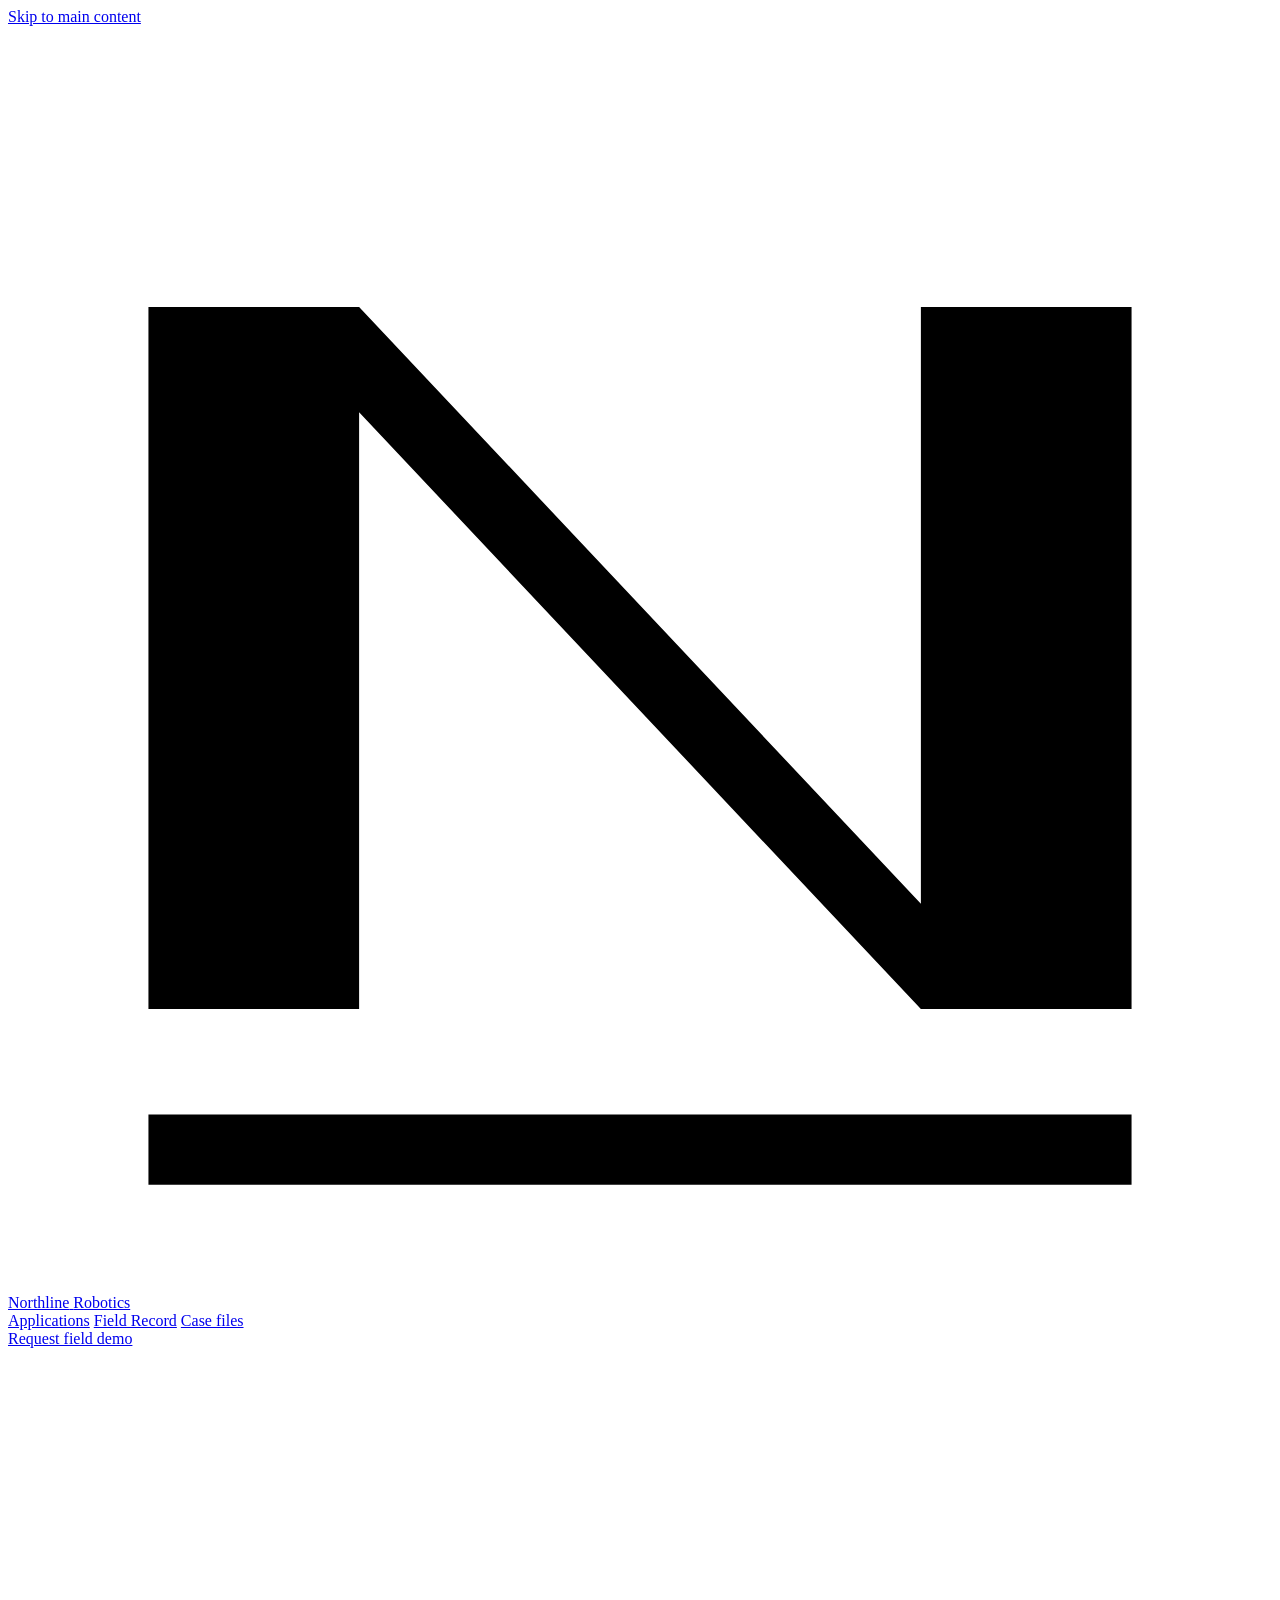
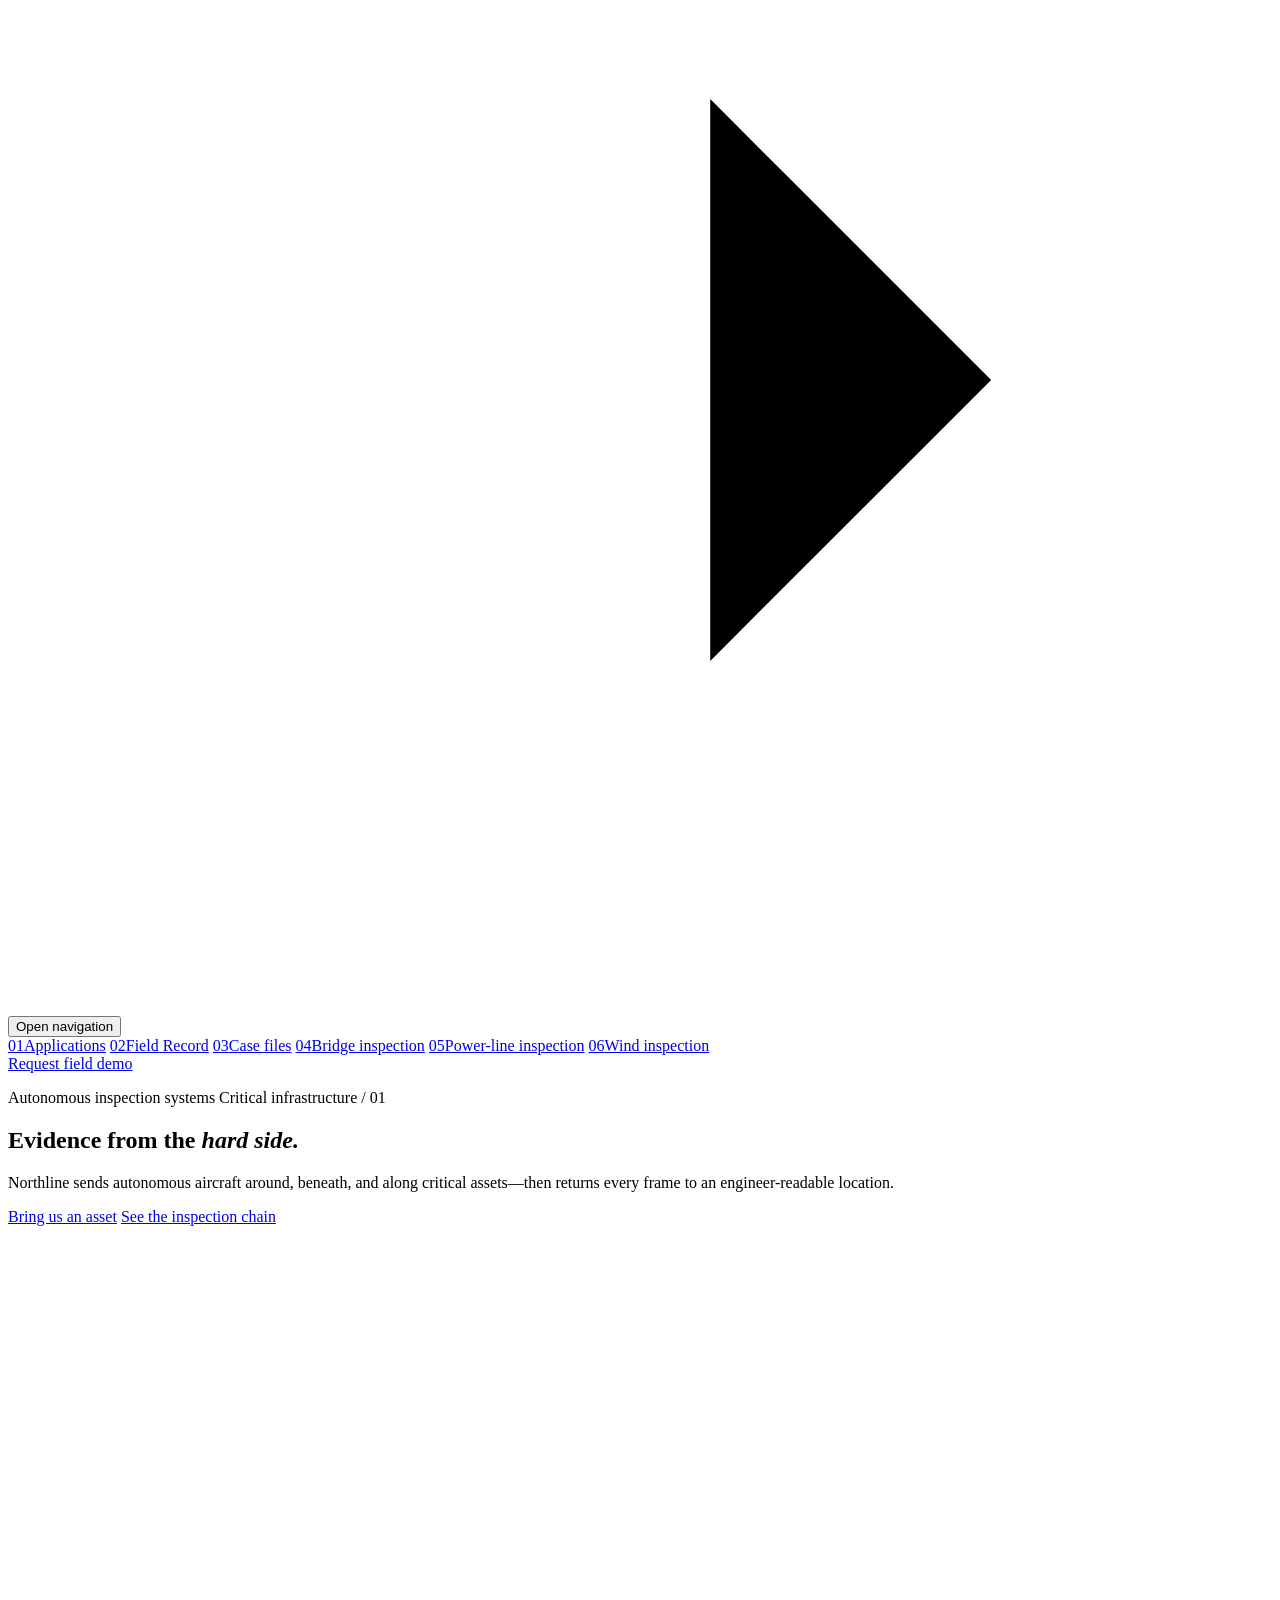
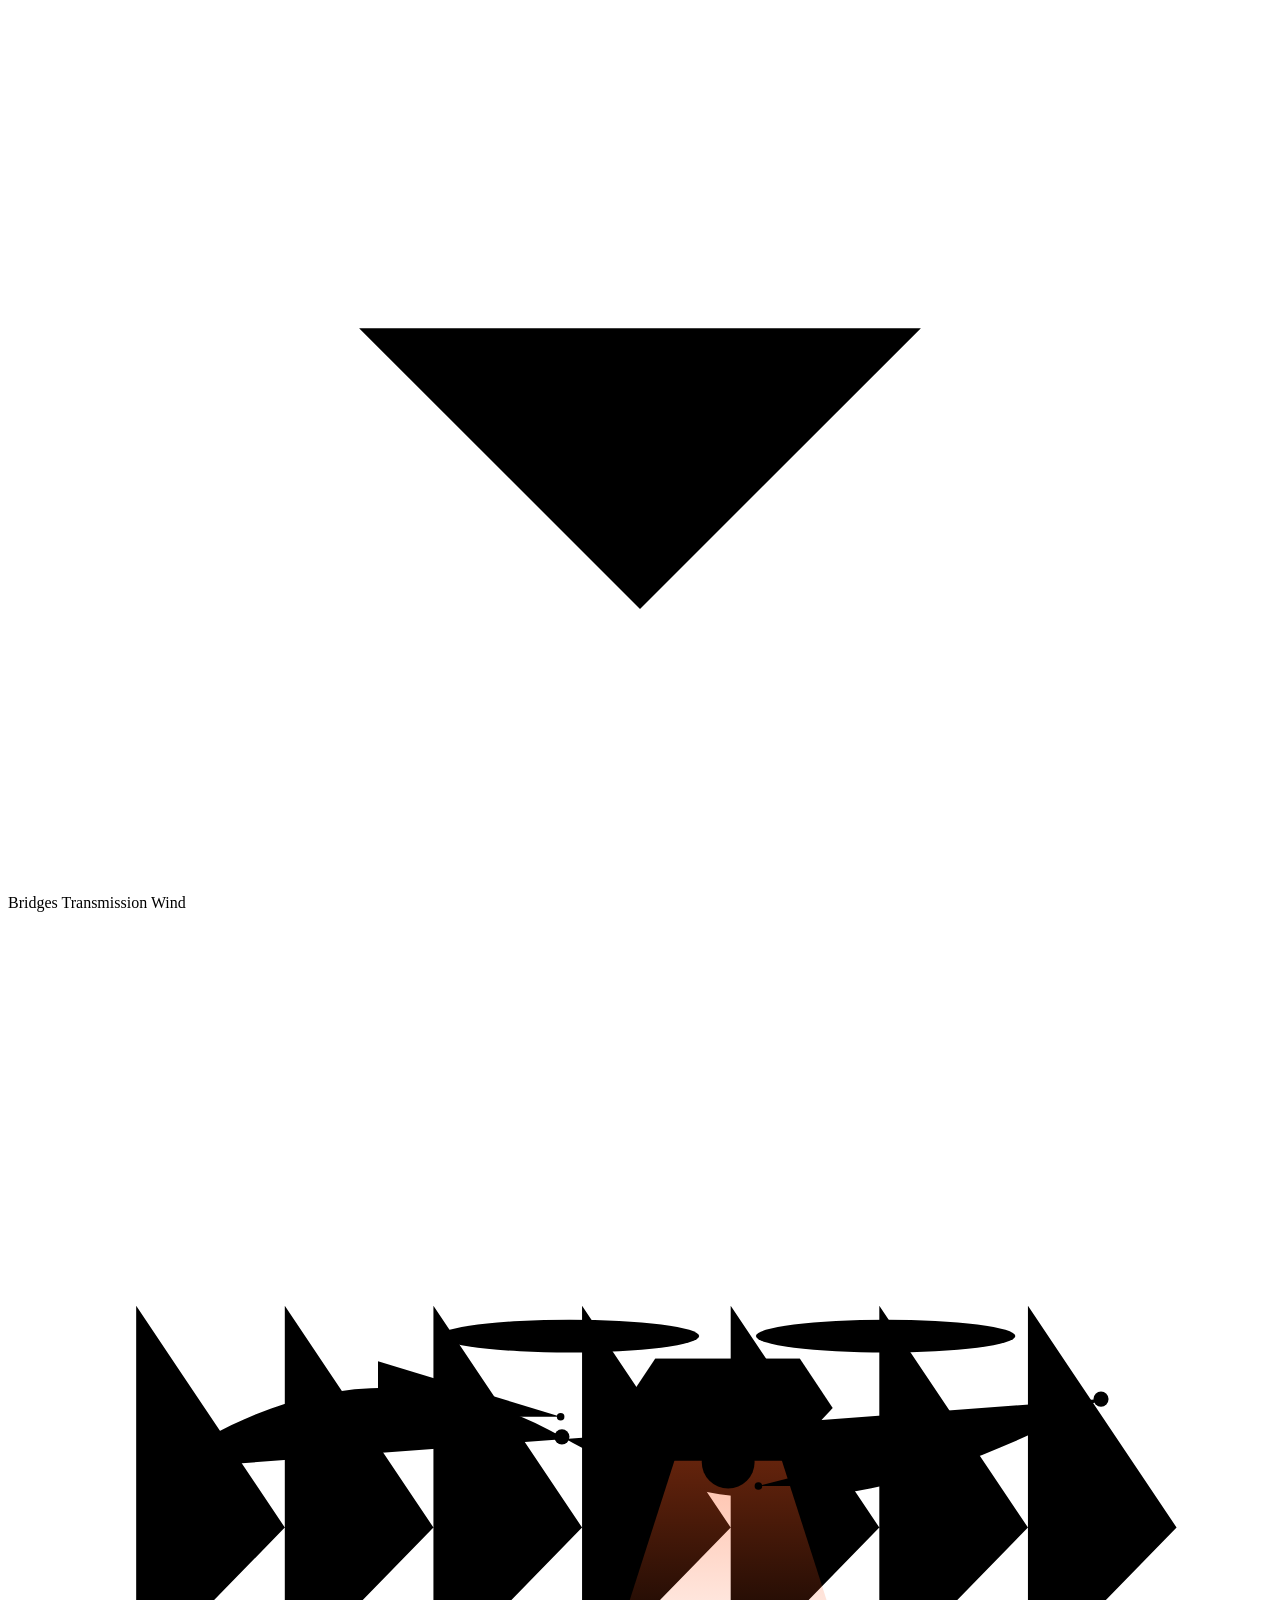
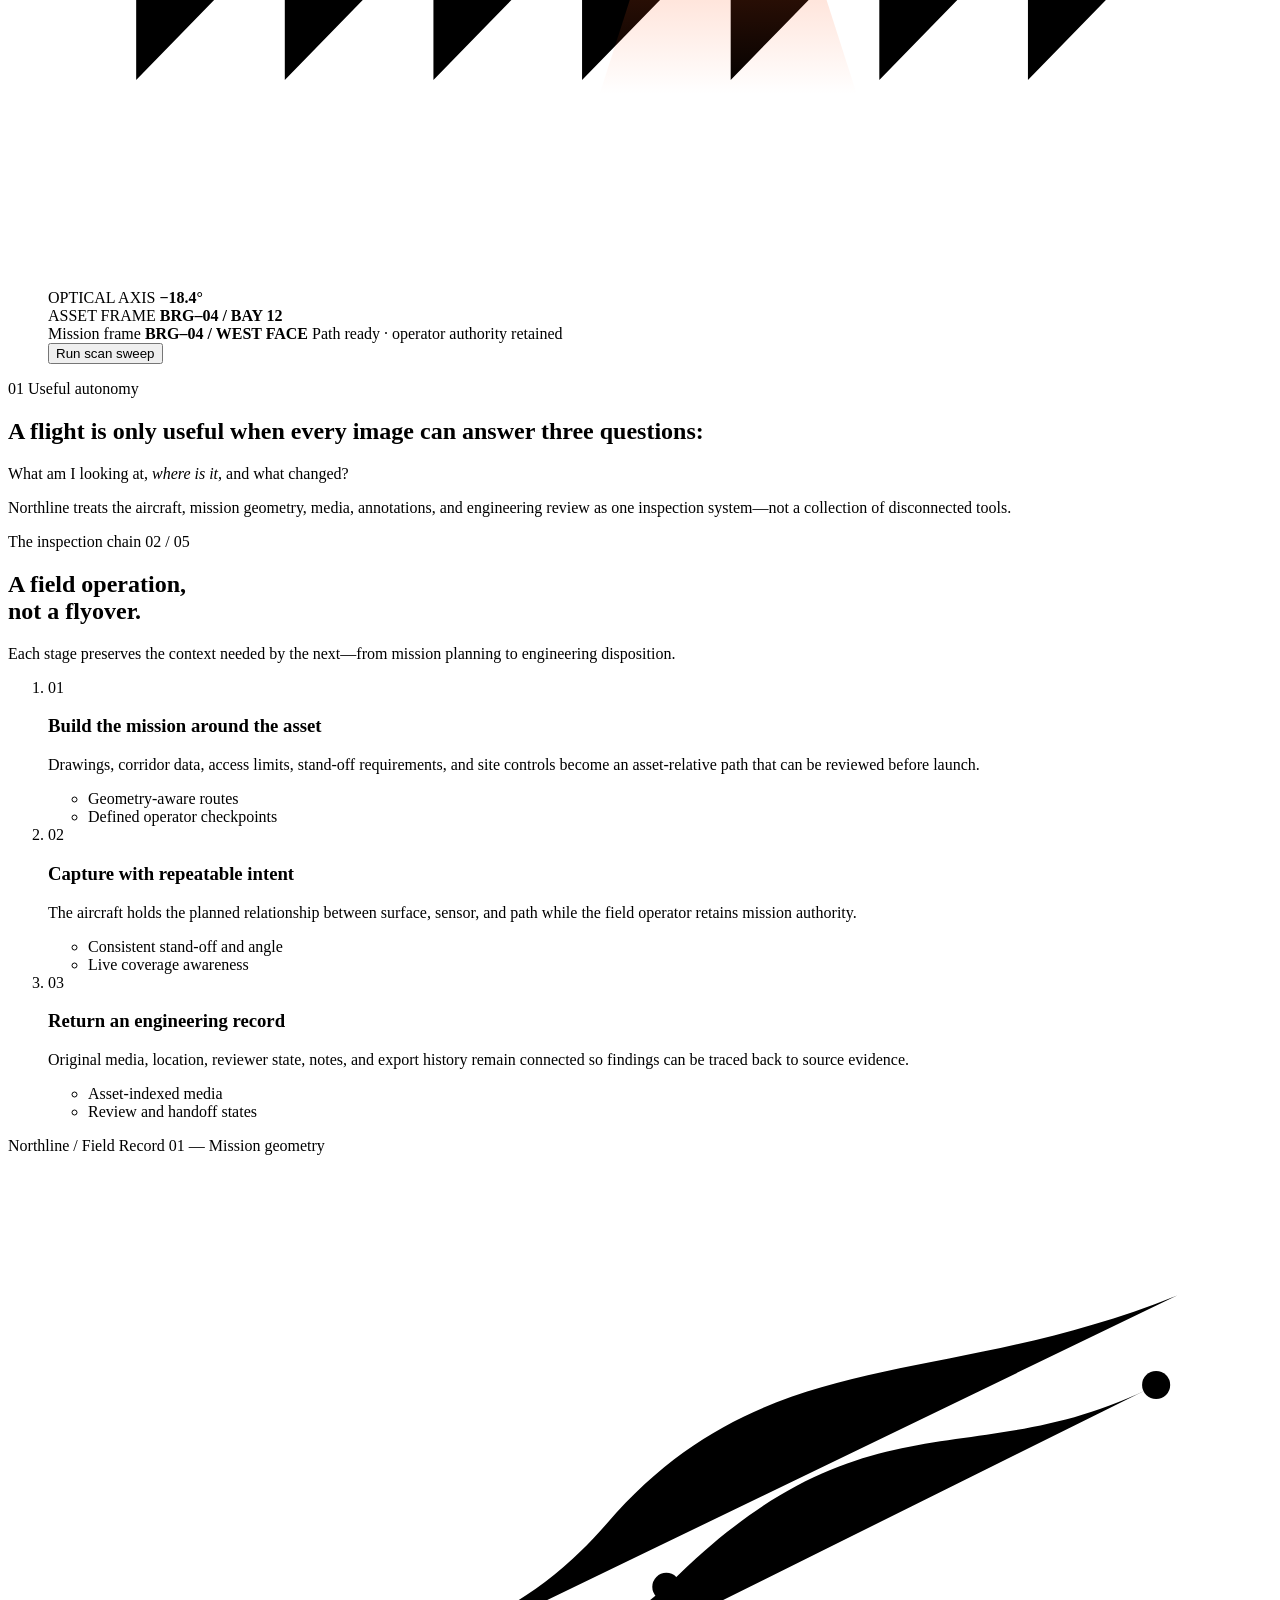
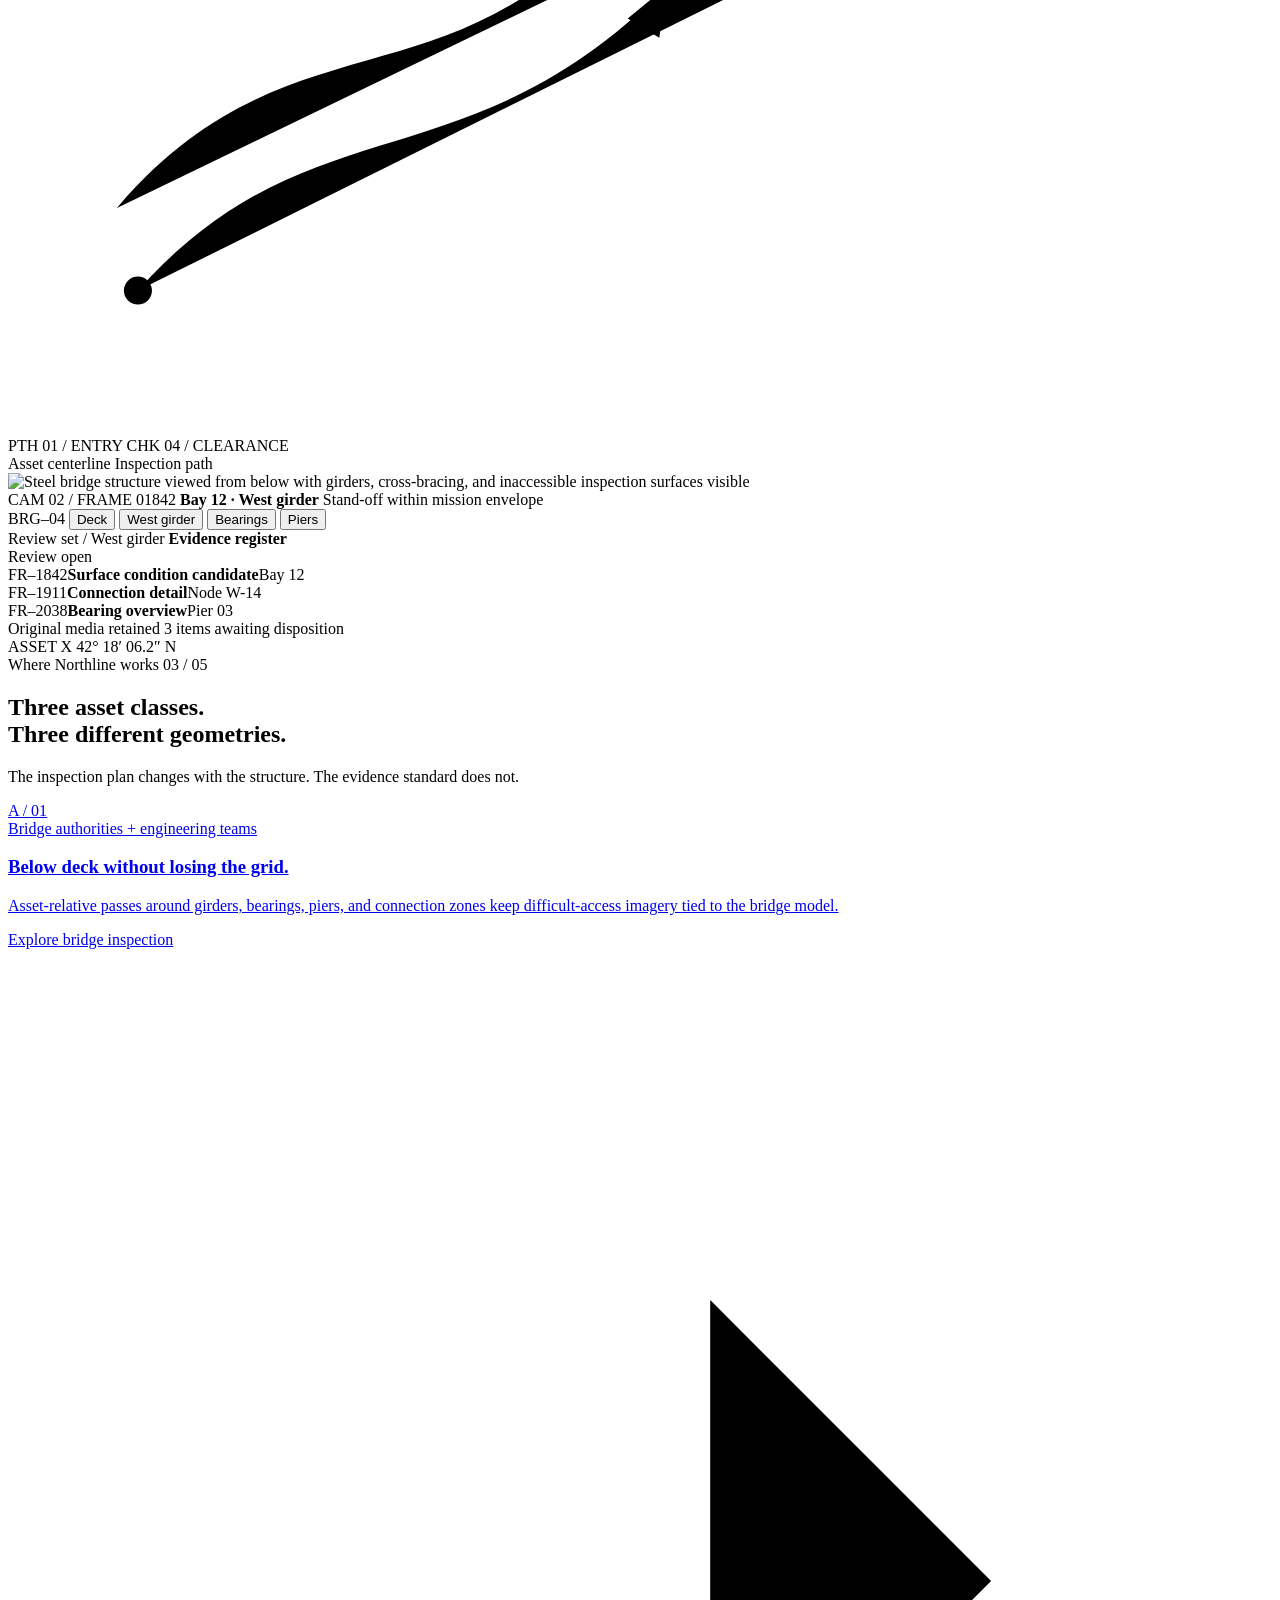
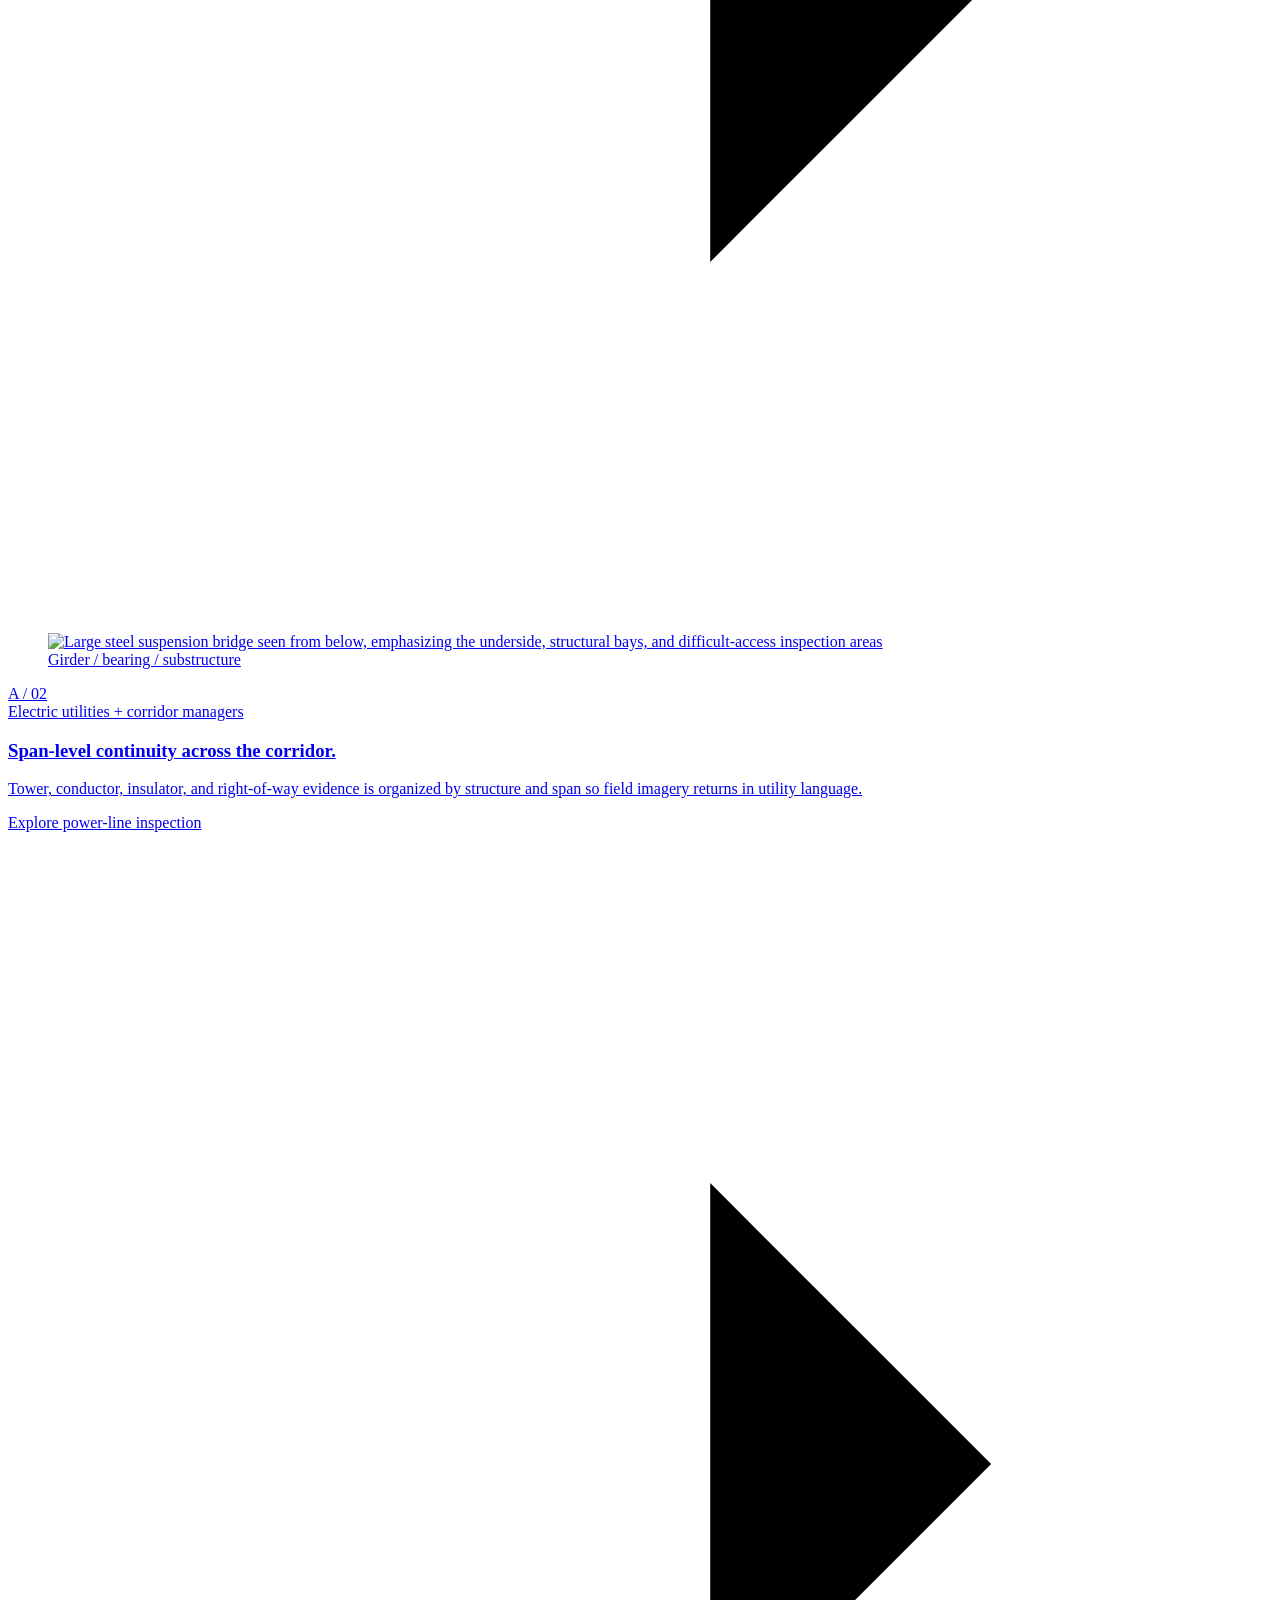
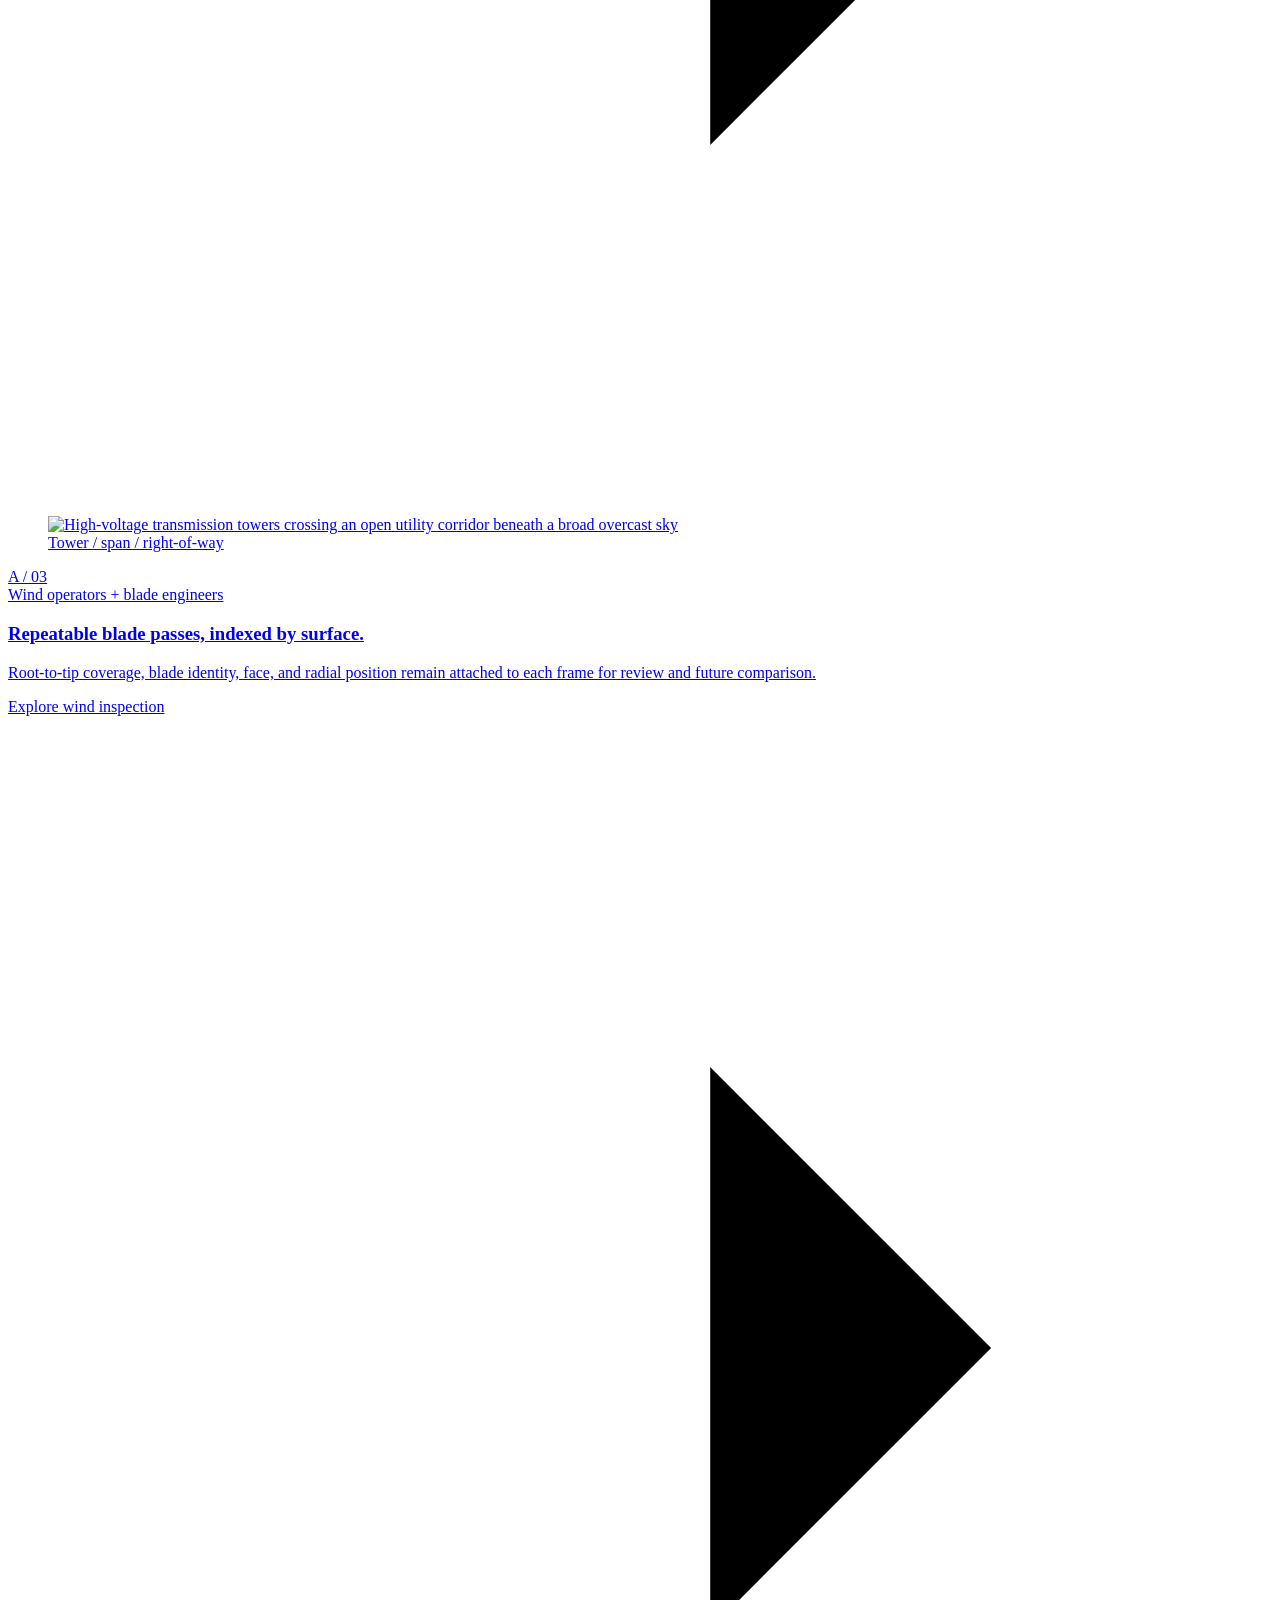
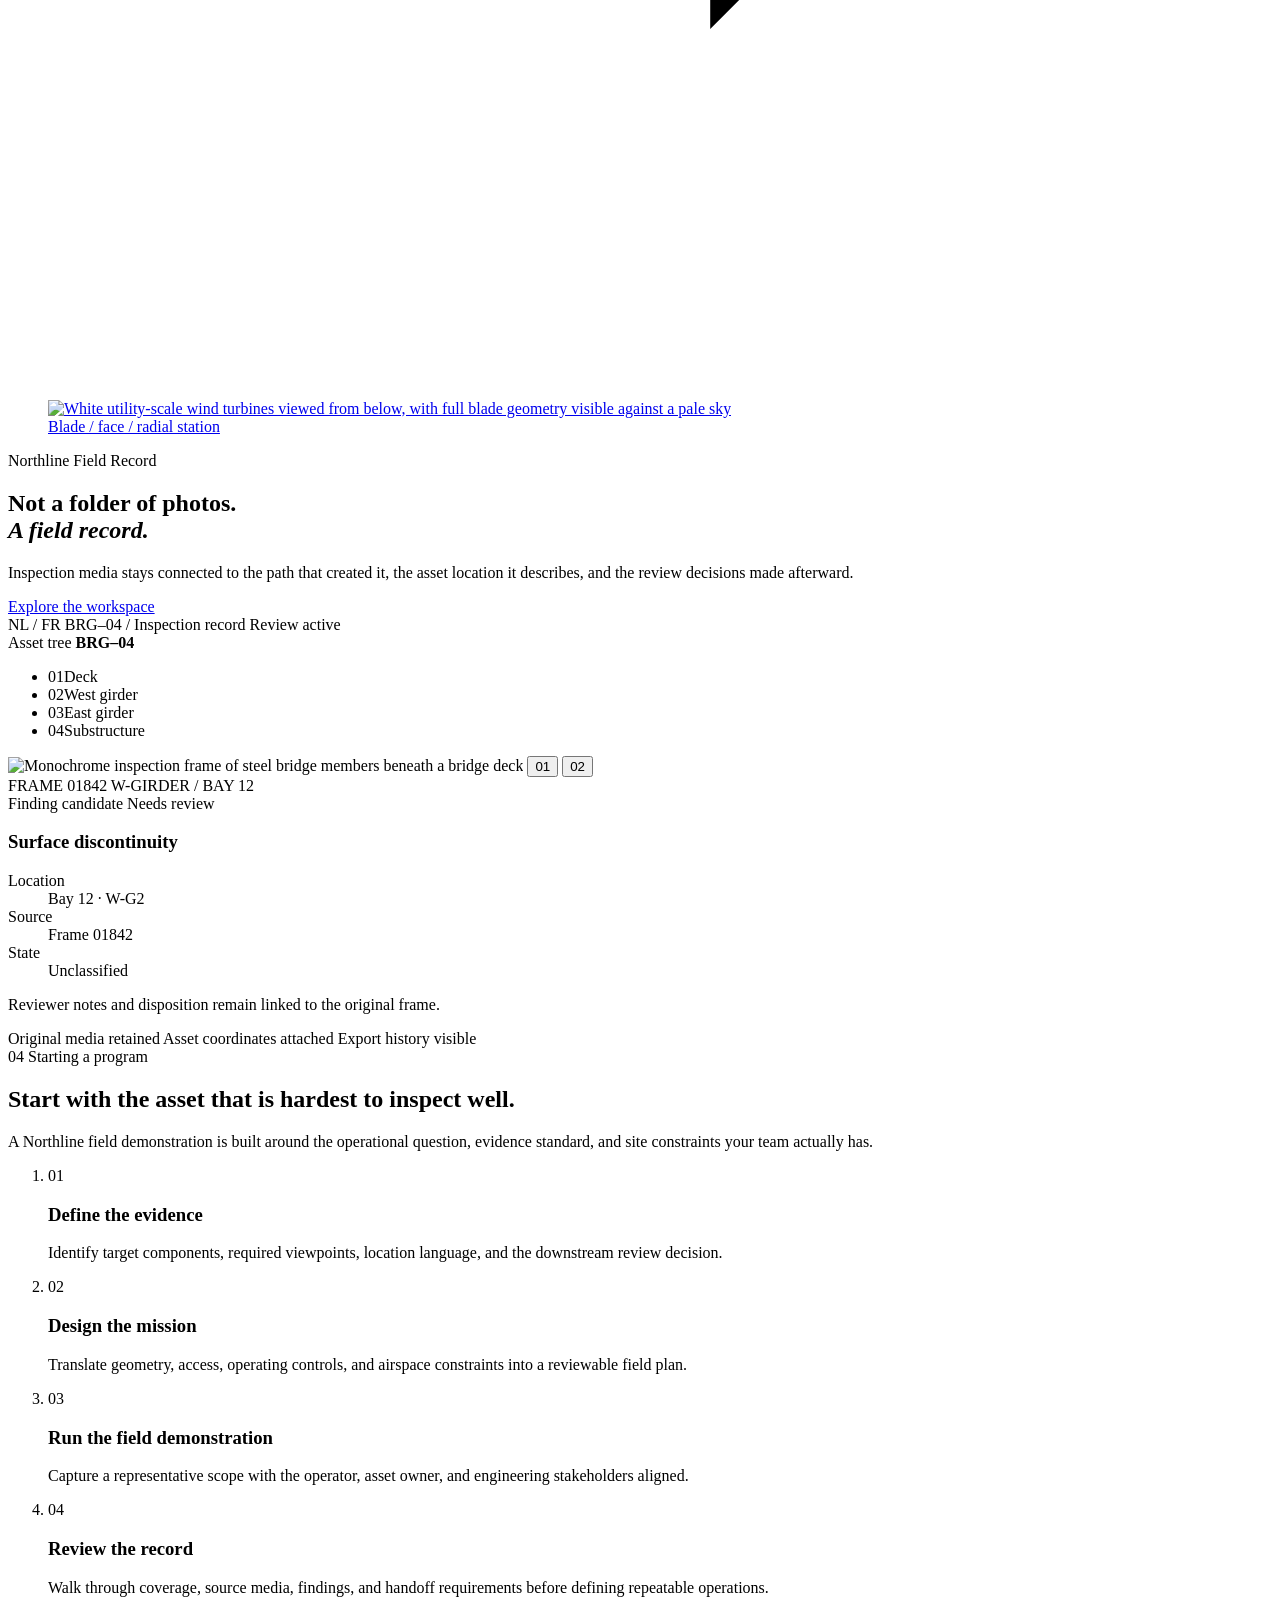
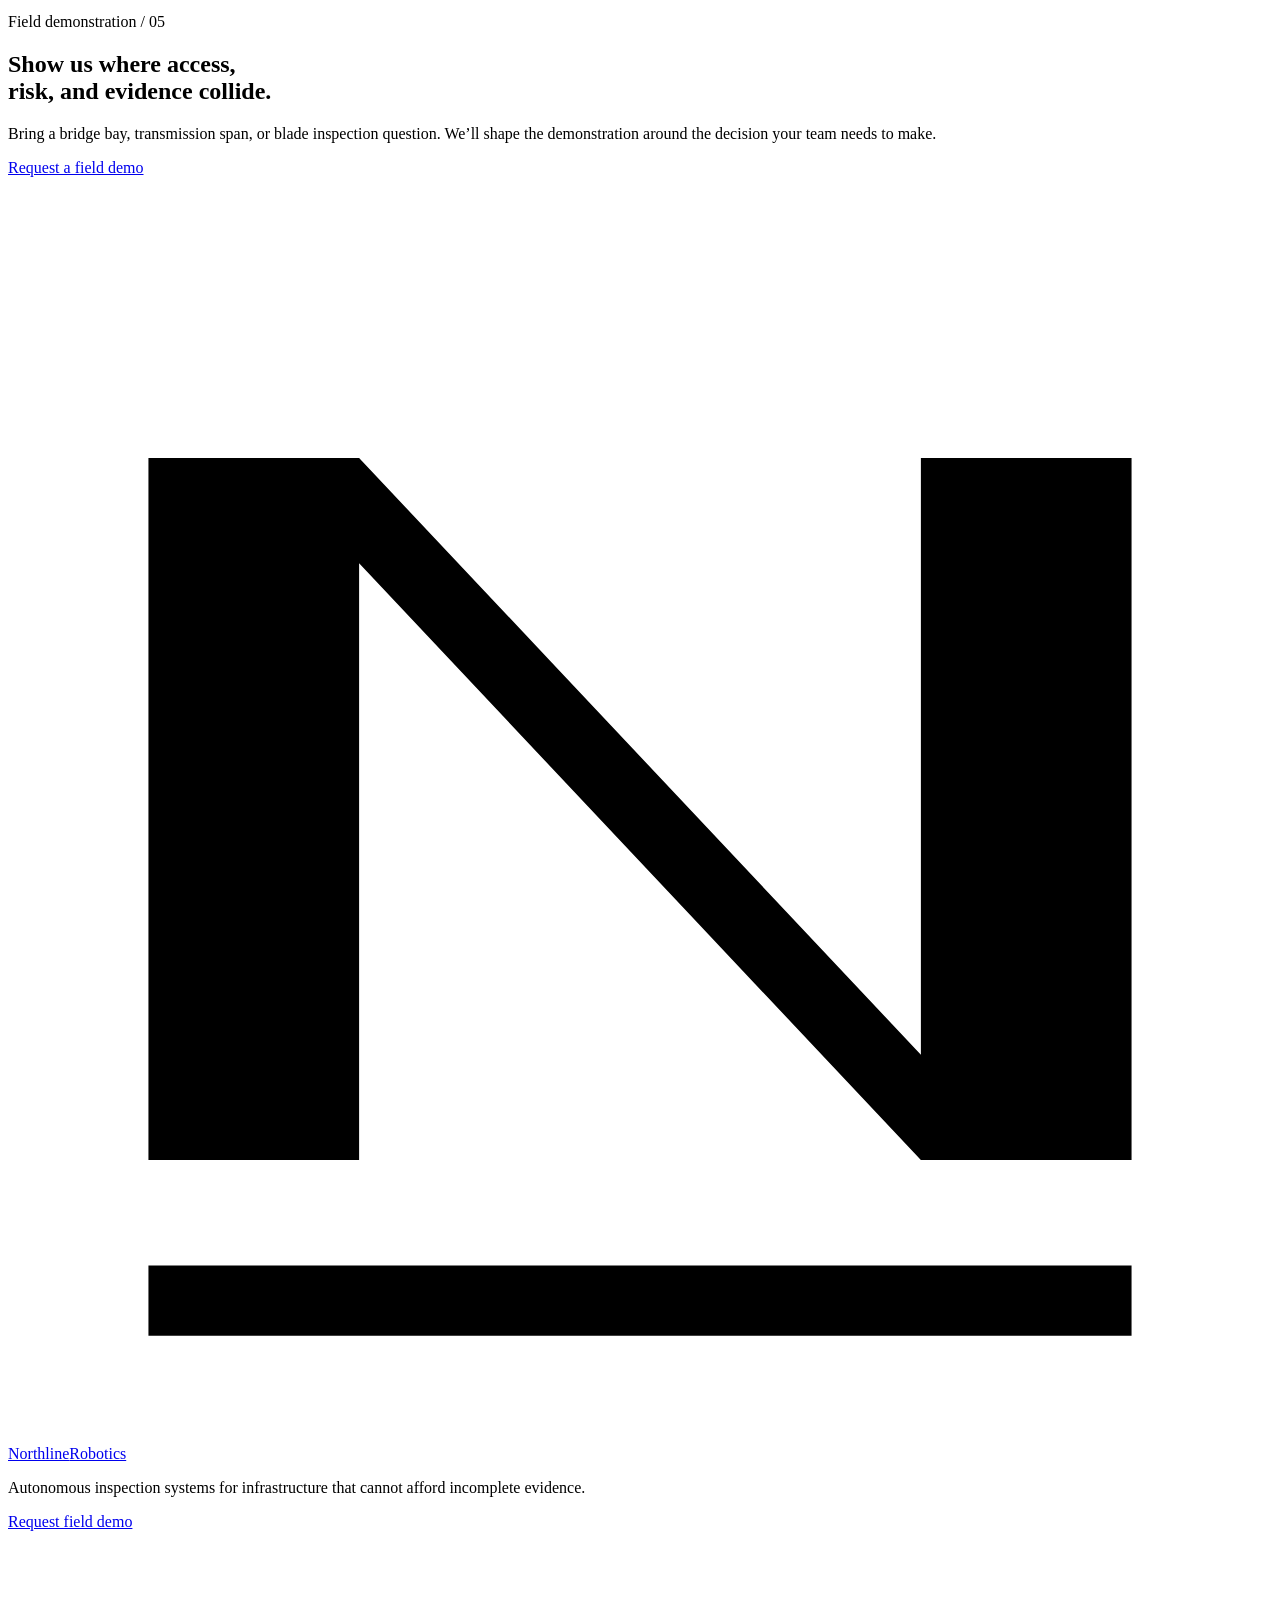
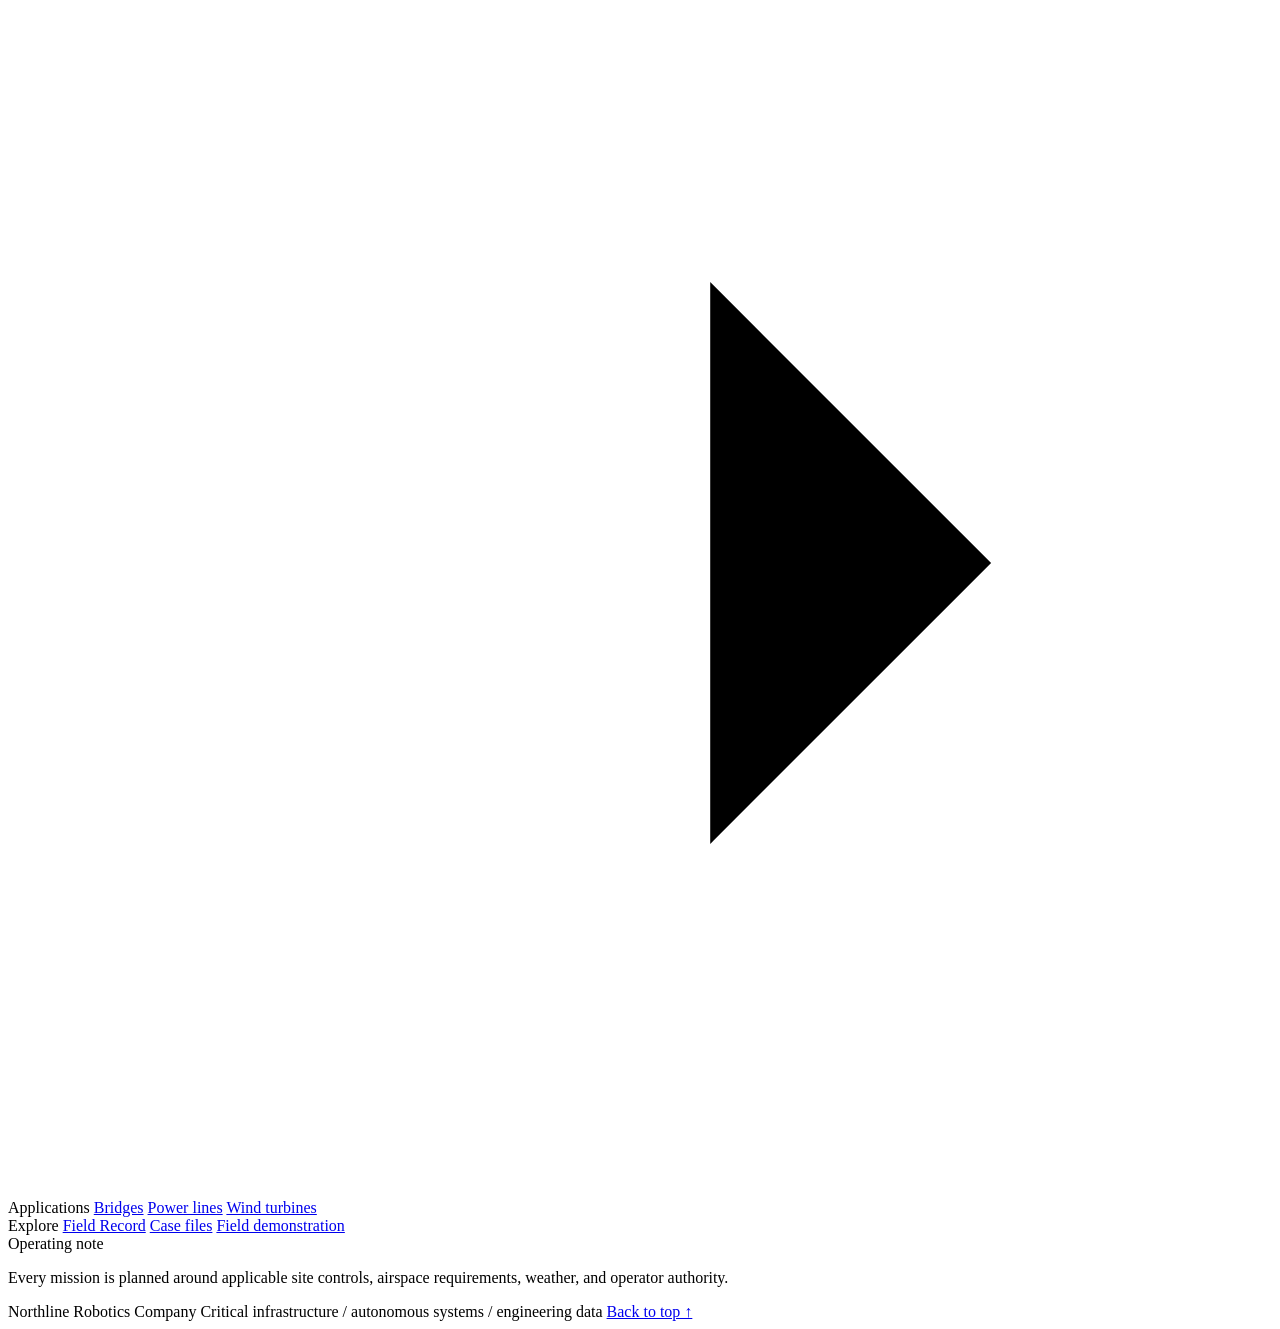
==== index.html @ 51507bab "Build Northline Robotics Company: Build a premium website for Northline, a robotics company that use" ====
<!doctype html>
<html lang="en" data-page="home">
<head>
  <meta charset="utf-8">
  <meta name="viewport" content="width=device-width, initial-scale=1">
  <meta name="theme-color" content="#111314">
  <meta name="description" content="Northline Robotics builds autonomous aerial inspection systems for bridges, power lines, and wind turbines—turning difficult access into engineering-ready evidence.">
  <title>Northline Robotics — Autonomous Infrastructure Inspection</title>
  <link rel="preconnect" href="https://fonts.googleapis.com">
  <link rel="preconnect" href="https://fonts.gstatic.com" crossorigin>
  <link rel="stylesheet" href="https://fonts.googleapis.com/css2?family=Archivo:wdth,wght@75..125,300..800&family=IBM+Plex+Mono:wght@400;500;600&family=Newsreader:opsz,wght@6..72,300..600&display=swap">
  <link rel="stylesheet" href="/css/main.css">
</head>
<body class="site-home">
  <a class="skip-link" href="#main">Skip to main content</a>

  <header class="site-header" data-header>
    <div class="header-inner">
      <a class="brand" href="/" aria-label="Northline Robotics home">
        <svg class="brand-mark" viewBox="0 0 36 36" aria-hidden="true">
          <path d="M4 28V8h6l16 17V8h6v20h-6L10 11v17z"/>
          <path class="brand-mark-accent" d="M4 31h28v2H4z"/>
        </svg>
        <span class="brand-type">
          <span>Northline</span>
          <span>Robotics</span>
        </span>
      </a>

      <nav class="desktop-nav" aria-label="Primary navigation">
        <a href="/#applications">Applications</a>
        <a href="/pages/platform.html">Field Record</a>
        <a href="/pages/case-studies.html">Case files</a>
      </nav>

      <a class="header-cta" href="/pages/demo.html">
        Request field demo
        <svg viewBox="0 0 18 18" aria-hidden="true"><path d="M3 9h11M10 5l4 4-4 4"/></svg>
      </a>

      <button class="menu-toggle" type="button" aria-expanded="false" aria-controls="mobile-navigation">
        <span class="sr-only" data-menu-label>Open navigation</span>
        <span class="menu-lines" aria-hidden="true"><i></i><i></i></span>
      </button>
    </div>

    <div class="mobile-panel" id="mobile-navigation" aria-hidden="true">
      <nav aria-label="Mobile navigation">
        <a href="/#applications"><span>01</span>Applications</a>
        <a href="/pages/platform.html"><span>02</span>Field Record</a>
        <a href="/pages/case-studies.html"><span>03</span>Case files</a>
        <a href="/pages/services/bridges.html"><span>04</span>Bridge inspection</a>
        <a href="/pages/services/power-lines.html"><span>05</span>Power-line inspection</a>
        <a href="/pages/services/wind-turbines.html"><span>06</span>Wind inspection</a>
      </nav>
      <a class="button button--orange mobile-panel-cta" href="/pages/demo.html">Request field demo</a>
    </div>
  </header>

  <main id="main">
    <section class="home-hero" aria-labelledby="home-title">
      <div class="hero-grid">
        <p class="hero-kicker">
          <span>Autonomous inspection systems</span>
          <span>Critical infrastructure / 01</span>
        </p>

        <div class="hero-copy">
          <h1 id="home-title">
            <span class="hero-line">Evidence from</span>
            <span class="hero-line">the <em>hard side.</em></span>
          </h1>
          <div class="hero-copy-lower">
            <p>Northline sends autonomous aircraft around, beneath, and along critical assets—then returns every frame to an engineer-readable location.</p>
            <div class="hero-actions">
              <a class="button button--orange" href="/pages/demo.html">Bring us an asset</a>
              <a class="text-link text-link--light" href="#system">
                See the inspection chain
                <svg viewBox="0 0 18 18" aria-hidden="true"><path d="M9 2v12M5 10l4 4 4-4"/></svg>
              </a>
            </div>
          </div>
          <div class="hero-meta" aria-label="Inspection applications">
            <span>Bridges</span>
            <span>Transmission</span>
            <span>Wind</span>
          </div>
        </div>

        <figure class="flight-stage" data-flight-stage>
          <svg class="flight-diagram" viewBox="0 0 940 760" role="img" aria-labelledby="flight-title flight-desc">
            <title id="flight-title">Autonomous drone scanning a bridge structure</title>
            <desc id="flight-desc">A technical line drawing shows an inspection aircraft following a measured path beneath a steel bridge deck.</desc>
            <defs>
              <linearGradient id="scan-fade" x1="0" y1="0" x2="0" y2="1">
                <stop offset="0" stop-color="#ff5a1f" stop-opacity=".5"/>
                <stop offset="1" stop-color="#ff5a1f" stop-opacity="0"/>
              </linearGradient>
              <filter id="soft-glow" x="-30%" y="-30%" width="160%" height="160%">
                <feGaussianBlur stdDeviation="5"/>
              </filter>
            </defs>

            <g class="diagram-grid">
              <path d="M20 120H920M20 240H920M20 360H920M20 480H920M20 600H920"/>
              <path d="M120 40V720M300 40V720M480 40V720M660 40V720M840 40V720"/>
            </g>

            <g class="bridge-structure">
              <path class="structure-heavy" d="M28 250H912M28 277H912"/>
              <path d="M70 277v320M188 277v320M306 277v320M424 277v320M542 277v320M660 277v320M778 277v320M896 277v320"/>
              <path d="M70 300l118 176-118 121M188 300l118 176-118 121M306 300l118 176-118 121M424 300l118 176-118 121M542 300l118 176-118 121M660 300l118 176-118 121M778 300l118 176-118 121"/>
              <path d="M70 300h826M70 476h826M70 597h826"/>
              <path class="structure-faint" d="M28 216h884M55 216v34M165 216v34M275 216v34M385 216v34M495 216v34M605 216v34M715 216v34M825 216v34"/>
            </g>

            <g class="flight-path">
              <path d="M86 430C208 344 316 352 408 404S618 492 836 374"/>
              <circle cx="86" cy="430" r="6"/>
              <circle cx="408" cy="404" r="6"/>
              <circle cx="836" cy="374" r="6"/>
            </g>

            <g class="scan-volume">
              <path d="M514 371L438 608H642L566 371Z" fill="url(#scan-fade)"/>
              <path class="scan-line" d="M459 544H621"/>
            </g>

            <g class="drone-object">
              <g class="rotor rotor--left">
                <ellipse cx="414" cy="324" rx="103" ry="13"/>
                <circle cx="414" cy="324" r="7"/>
              </g>
              <g class="rotor rotor--right">
                <ellipse cx="665" cy="324" rx="103" ry="13"/>
                <circle cx="665" cy="324" r="7"/>
              </g>
              <path class="drone-arm" d="M414 324l102 30M665 324l-102 30"/>
              <path class="drone-body" d="M482 342h115l26 39-39 42h-91l-37-42z"/>
              <path class="drone-detail" d="M492 356h95l14 22-28 29h-70l-27-28z"/>
              <path class="drone-arm" d="M505 412l-44 59M576 412l45 59"/>
              <circle class="drone-sensor" cx="540" cy="424" r="21"/>
              <path class="drone-sensor-line" d="M540 412v24M528 424h24"/>
              <path class="drone-orange" d="M482 342h115l-11 14h-94z"/>
            </g>

            <g class="diagram-labels">
              <path d="M564 443h150v-38"/>
              <path d="M407 388H262v-44"/>
              <circle cx="564" cy="443" r="3"/>
              <circle cx="407" cy="388" r="3"/>
            </g>
          </svg>

          <div class="diagram-note diagram-note--sensor" aria-hidden="true">
            <span>OPTICAL AXIS</span>
            <strong>−18.4°</strong>
          </div>
          <div class="diagram-note diagram-note--path" aria-hidden="true">
            <span>ASSET FRAME</span>
            <strong>BRG–04 / BAY 12</strong>
          </div>

          <figcaption class="flight-readout">
            <span>Mission frame</span>
            <strong>BRG–04 / WEST FACE</strong>
            <span data-scan-state>Path ready · operator authority retained</span>
          </figcaption>

          <button class="scan-control" type="button" data-scan-toggle aria-pressed="false">
            <span class="scan-control-icon" aria-hidden="true"></span>
            <span data-scan-label>Run scan sweep</span>
          </button>
        </figure>
      </div>
    </section>

    <section class="statement-section section-paper" aria-labelledby="statement-title">
      <div class="section-shell">
        <div class="section-marker">
          <span>01</span>
          <span>Useful autonomy</span>
        </div>
        <div class="statement-layout">
          <h2 id="statement-title">A flight is only useful when every image can answer three questions:</h2>
          <p class="statement-display">What am I looking at, <em>where is it,</em> and what changed?</p>
          <p class="statement-note">Northline treats the aircraft, mission geometry, media, annotations, and engineering review as one inspection system—not a collection of disconnected tools.</p>
        </div>
      </div>
    </section>

    <section class="operation-section" id="system" aria-labelledby="system-title">
      <div class="section-shell">
        <header class="section-heading section-heading--dark">
          <div>
            <span class="eyebrow">The inspection chain</span>
            <span class="section-count">02 / 05</span>
          </div>
          <h2 id="system-title">A field operation,<br>not a flyover.</h2>
          <p>Each stage preserves the context needed by the next—from mission planning to engineering disposition.</p>
        </header>

        <div class="operation-layout">
          <ol class="story-steps" data-story-list>
            <li class="story-step is-active" data-story-step="0">
              <span class="story-number">01</span>
              <div>
                <h3>Build the mission around the asset</h3>
                <p>Drawings, corridor data, access limits, stand-off requirements, and site controls become an asset-relative path that can be reviewed before launch.</p>
                <ul>
                  <li>Geometry-aware routes</li>
                  <li>Defined operator checkpoints</li>
                </ul>
              </div>
            </li>
            <li class="story-step" data-story-step="1">
              <span class="story-number">02</span>
              <div>
                <h3>Capture with repeatable intent</h3>
                <p>The aircraft holds the planned relationship between surface, sensor, and path while the field operator retains mission authority.</p>
                <ul>
                  <li>Consistent stand-off and angle</li>
                  <li>Live coverage awareness</li>
                </ul>
              </div>
            </li>
            <li class="story-step" data-story-step="2">
              <span class="story-number">03</span>
              <div>
                <h3>Return an engineering record</h3>
                <p>Original media, location, reviewer state, notes, and export history remain connected so findings can be traced back to source evidence.</p>
                <ul>
                  <li>Asset-indexed media</li>
                  <li>Review and handoff states</li>
                </ul>
              </div>
            </li>
          </ol>

          <div class="story-visual" data-story-visual>
            <div class="story-visual-topbar">
              <span>Northline / Field Record</span>
              <span data-story-progress>01 — Mission geometry</span>
            </div>

            <div class="story-frame is-active" data-story-frame="0">
              <div class="mission-map">
                <svg viewBox="0 0 720 500" aria-hidden="true">
                  <path class="map-grid-line" d="M0 100H720M0 200H720M0 300H720M0 400H720M120 0V500M240 0V500M360 0V500M480 0V500M600 0V500"/>
                  <path class="asset-line" d="M62 372C157 260 250 315 341 210S530 135 666 80"/>
                  <path class="route-line" d="M74 419C172 309 261 361 375 246S550 184 654 131"/>
                  <circle class="route-node" cx="74" cy="419" r="8"/>
                  <circle class="route-node" cx="375" cy="246" r="8"/>
                  <circle class="route-node" cx="654" cy="131" r="8"/>
                  <path class="heading-arrow" d="M353 264l22-18-4 29"/>
                </svg>
                <span class="map-coordinate map-coordinate--one">PTH 01 / ENTRY</span>
                <span class="map-coordinate map-coordinate--two">CHK 04 / CLEARANCE</span>
                <div class="map-legend">
                  <span><i class="legend-line legend-line--asset"></i>Asset centerline</span>
                  <span><i class="legend-line legend-line--route"></i>Inspection path</span>
                </div>
              </div>
            </div>

            <div class="story-frame" data-story-frame="1">
              <div class="capture-frame">
                <img loading="lazy" src="https://images.unsplash.com/photo-1609627016501-b862497c7294?crop=entropy&cs=tinysrgb&fit=max&fm=jpg&ixid=M3w5ODg2MDF8MHwxfHNlYXJjaHwxfHxzdGVlbCUyMGJyaWRnZSUyMHN0cnVjdHVyZSUyMHZpZXdlZCUyMGZyb20lMjBiZWxvdyUyMHdpdGglMjBnaXJkZXJzJTJDJTIwY3Jvc3MtYnJhY2luZyUyQyUyMGFuZCUyMGluYWNjZXxlbnwxfDB8fHwxNzg2ODE2MDU2fDA&ixlib=rb-4.1.0&q=80&w=1080" alt="Steel bridge structure viewed from below with girders, cross-bracing, and inaccessible inspection surfaces visible">
                <span class="capture-reticle" aria-hidden="true"></span>
                <span class="coverage-strip" aria-hidden="true"><i></i><i></i><i></i><i></i><i></i><i></i></span>
                <div class="capture-data">
                  <span>CAM 02 / FRAME 01842</span>
                  <strong>Bay 12 · West girder</strong>
                  <span>Stand-off within mission envelope</span>
                </div>
              </div>
            </div>

            <div class="story-frame" data-story-frame="2">
              <div class="handoff-frame">
                <div class="handoff-sidebar">
                  <span>BRG–04</span>
                  <button type="button" tabindex="-1">Deck</button>
                  <button class="is-selected" type="button" tabindex="-1">West girder</button>
                  <button type="button" tabindex="-1">Bearings</button>
                  <button type="button" tabindex="-1">Piers</button>
                </div>
                <div class="handoff-main">
                  <div class="handoff-heading">
                    <div>
                      <span>Review set / West girder</span>
                      <strong>Evidence register</strong>
                    </div>
                    <span class="status-label">Review open</span>
                  </div>
                  <div class="evidence-row">
                    <span>FR–1842</span><strong>Surface condition candidate</strong><span>Bay 12</span><i></i>
                  </div>
                  <div class="evidence-row">
                    <span>FR–1911</span><strong>Connection detail</strong><span>Node W-14</span><i></i>
                  </div>
                  <div class="evidence-row">
                    <span>FR–2038</span><strong>Bearing overview</strong><span>Pier 03</span><i></i>
                  </div>
                  <div class="handoff-footer">
                    <span>Original media retained</span>
                    <span>3 items awaiting disposition</span>
                  </div>
                </div>
              </div>
            </div>

            <div class="story-axis" aria-hidden="true">
              <span>ASSET X</span>
              <span>42° 18′ 06.2″ N</span>
            </div>
          </div>
        </div>
      </div>
    </section>

    <section class="applications-section section-paper" id="applications" aria-labelledby="applications-title">
      <div class="section-shell">
        <header class="section-heading section-heading--light">
          <div>
            <span class="eyebrow">Where Northline works</span>
            <span class="section-count">03 / 05</span>
          </div>
          <h2 id="applications-title">Three asset classes.<br>Three different geometries.</h2>
          <p>The inspection plan changes with the structure. The evidence standard does not.</p>
        </header>

        <div class="application-list">
          <a class="application-row" href="/pages/services/bridges.html">
            <span class="application-index">A / 01</span>
            <div class="application-copy">
              <span class="application-label">Bridge authorities + engineering teams</span>
              <h3>Below deck without losing the grid.</h3>
              <p>Asset-relative passes around girders, bearings, piers, and connection zones keep difficult-access imagery tied to the bridge model.</p>
              <span class="row-link">Explore bridge inspection <svg viewBox="0 0 18 18" aria-hidden="true"><path d="M3 9h11M10 5l4 4-4 4"/></svg></span>
            </div>
            <figure class="application-media">
              <img loading="lazy" src="https://images.unsplash.com/photo-1598687618607-750890d692db?crop=entropy&cs=tinysrgb&fit=max&fm=jpg&ixid=M3w5ODg2MDF8MHwxfHNlYXJjaHwxfHxsYXJnZSUyMHN0ZWVsJTIwc3VzcGVuc2lvbiUyMGJyaWRnZSUyMHNlZW4lMjBmcm9tJTIwYmVsb3clMkMlMjBlbXBoYXNpemluZyUyMHRoZSUyMHVuZGVyc2lkZSUyQyUyMHN0cnVjdHxlbnwxfDB8fHwxNzg2ODE2MDU3fDA&ixlib=rb-4.1.0&q=80&w=1080" alt="Large steel suspension bridge seen from below, emphasizing the underside, structural bays, and difficult-access inspection areas">
              <figcaption>Girder / bearing / substructure</figcaption>
            </figure>
          </a>

          <a class="application-row" href="/pages/services/power-lines.html">
            <span class="application-index">A / 02</span>
            <div class="application-copy">
              <span class="application-label">Electric utilities + corridor managers</span>
              <h3>Span-level continuity across the corridor.</h3>
              <p>Tower, conductor, insulator, and right-of-way evidence is organized by structure and span so field imagery returns in utility language.</p>
              <span class="row-link">Explore power-line inspection <svg viewBox="0 0 18 18" aria-hidden="true"><path d="M3 9h11M10 5l4 4-4 4"/></svg></span>
            </div>
            <figure class="application-media">
              <img loading="lazy" src="https://images.unsplash.com/photo-1609102461717-0e9931927288?crop=entropy&cs=tinysrgb&fit=max&fm=jpg&ixid=M3w5ODg2MDF8MHwxfHNlYXJjaHwxfHxoaWdoLXZvbHRhZ2UlMjB0cmFuc21pc3Npb24lMjB0b3dlcnMlMjBjcm9zc2luZyUyMGFuJTIwb3BlbiUyMHV0aWxpdHklMjBjb3JyaWRvciUyMGJlbmVhdGglMjBhJTIwYnJvfGVufDF8MHx8fDE3ODY4MTYwNTd8MA&ixlib=rb-4.1.0&q=80&w=1080" alt="High-voltage transmission towers crossing an open utility corridor beneath a broad overcast sky">
              <figcaption>Tower / span / right-of-way</figcaption>
            </figure>
          </a>

          <a class="application-row" href="/pages/services/wind-turbines.html">
            <span class="application-index">A / 03</span>
            <div class="application-copy">
              <span class="application-label">Wind operators + blade engineers</span>
              <h3>Repeatable blade passes, indexed by surface.</h3>
              <p>Root-to-tip coverage, blade identity, face, and radial position remain attached to each frame for review and future comparison.</p>
              <span class="row-link">Explore wind inspection <svg viewBox="0 0 18 18" aria-hidden="true"><path d="M3 9h11M10 5l4 4-4 4"/></svg></span>
            </div>
            <figure class="application-media">
              <img loading="lazy" src="https://images.unsplash.com/photo-1771556707283-d77323624099?crop=entropy&cs=tinysrgb&fit=max&fm=jpg&ixid=M3w5ODg2MDF8MHwxfHNlYXJjaHwxfHx3aGl0ZSUyMHV0aWxpdHktc2NhbGUlMjB3aW5kJTIwdHVyYmluZXMlMjB2aWV3ZWQlMjBmcm9tJTIwYmVsb3clMkMlMjB3aXRoJTIwZnVsbCUyMGJsYWRlJTIwZ2VvbWV0cnklMjB2aXxlbnwxfDB8fHwxNzg2ODE2MDU4fDA&ixlib=rb-4.1.0&q=80&w=1080" alt="White utility-scale wind turbines viewed from below, with full blade geometry visible against a pale sky">
              <figcaption>Blade / face / radial station</figcaption>
            </figure>
          </a>
        </div>
      </div>
    </section>

    <section class="intelligence-section" aria-labelledby="intelligence-title">
      <div class="section-shell intelligence-layout">
        <div class="intelligence-copy">
          <span class="eyebrow">Northline Field Record</span>
          <h2 id="intelligence-title">Not a folder of photos.<br><em>A field record.</em></h2>
          <p>Inspection media stays connected to the path that created it, the asset location it describes, and the review decisions made afterward.</p>
          <a class="button button--outline-light" href="/pages/platform.html">Explore the workspace</a>
        </div>

        <div class="record-preview" aria-label="Sample Northline Field Record interface">
          <div class="record-preview-bar">
            <span>NL / FR</span>
            <span>BRG–04 / Inspection record</span>
            <span class="record-live"><i></i> Review active</span>
          </div>
          <div class="record-preview-body">
            <aside>
              <span class="record-aside-label">Asset tree</span>
              <strong>BRG–04</strong>
              <ul>
                <li><span>01</span>Deck</li>
                <li class="is-current"><span>02</span>West girder</li>
                <li><span>03</span>East girder</li>
                <li><span>04</span>Substructure</li>
              </ul>
            </aside>
            <div class="record-canvas">
              <img loading="lazy" src="https://images.unsplash.com/photo-1648804586867-2d678aa6fc69?crop=entropy&cs=tinysrgb&fit=max&fm=jpg&ixid=M3w5ODg2MDF8MHwxfHNlYXJjaHwxfHxtb25vY2hyb21lJTIwaW5zcGVjdGlvbiUyMGZyYW1lJTIwb2YlMjBzdGVlbCUyMGJyaWRnZSUyMG1lbWJlcnMlMjBiZW5lYXRoJTIwYSUyMGJyaWRnZSUyMGRlY2t8ZW58MXwwfHx8MTc4NjgxNjA1OXww&ixlib=rb-4.1.0&q=80&w=1080" alt="Monochrome inspection frame of steel bridge members beneath a bridge deck">
              <button class="record-pin record-pin--one" type="button" tabindex="-1" aria-hidden="true">01</button>
              <button class="record-pin record-pin--two" type="button" tabindex="-1" aria-hidden="true">02</button>
              <div class="record-frame-data">
                <span>FRAME 01842</span>
                <span>W-GIRDER / BAY 12</span>
              </div>
            </div>
            <div class="record-detail">
              <span class="record-aside-label">Finding candidate</span>
              <span class="status-label status-label--orange">Needs review</span>
              <h3>Surface discontinuity</h3>
              <dl>
                <div><dt>Location</dt><dd>Bay 12 · W-G2</dd></div>
                <div><dt>Source</dt><dd>Frame 01842</dd></div>
                <div><dt>State</dt><dd>Unclassified</dd></div>
              </dl>
              <p>Reviewer notes and disposition remain linked to the original frame.</p>
            </div>
          </div>
          <div class="record-preview-footer">
            <span>Original media retained</span>
            <span>Asset coordinates attached</span>
            <span>Export history visible</span>
          </div>
        </div>
      </div>
    </section>

    <section class="program-section section-paper" aria-labelledby="program-title">
      <div class="section-shell">
        <div class="section-marker">
          <span>04</span>
          <span>Starting a program</span>
        </div>
        <div class="program-intro">
          <h2 id="program-title">Start with the asset that is hardest to inspect well.</h2>
          <p>A Northline field demonstration is built around the operational question, evidence standard, and site constraints your team actually has.</p>
        </div>
        <ol class="program-steps">
          <li>
            <span>01</span>
            <div>
              <h3>Define the evidence</h3>
              <p>Identify target components, required viewpoints, location language, and the downstream review decision.</p>
            </div>
          </li>
          <li>
            <span>02</span>
            <div>
              <h3>Design the mission</h3>
              <p>Translate geometry, access, operating controls, and airspace constraints into a reviewable field plan.</p>
            </div>
          </li>
          <li>
            <span>03</span>
            <div>
              <h3>Run the field demonstration</h3>
              <p>Capture a representative scope with the operator, asset owner, and engineering stakeholders aligned.</p>
            </div>
          </li>
          <li>
            <span>04</span>
            <div>
              <h3>Review the record</h3>
              <p>Walk through coverage, source media, findings, and handoff requirements before defining repeatable operations.</p>
            </div>
          </li>
        </ol>
      </div>
    </section>

    <section class="closing-section" aria-labelledby="closing-title">
      <div class="closing-grid" aria-hidden="true"></div>
      <div class="section-shell closing-inner">
        <span class="eyebrow">Field demonstration / 05</span>
        <h2 id="closing-title">Show us where access,<br>risk, and evidence collide.</h2>
        <div class="closing-lower">
          <p>Bring a bridge bay, transmission span, or blade inspection question. We’ll shape the demonstration around the decision your team needs to make.</p>
          <a class="button button--light" href="/pages/demo.html">Request a field demo</a>
        </div>
      </div>
    </section>
  </main>

  <footer class="site-footer">
    <div class="footer-top">
      <a class="brand brand--footer" href="/" aria-label="Northline Robotics home">
        <svg class="brand-mark" viewBox="0 0 36 36" aria-hidden="true">
          <path d="M4 28V8h6l16 17V8h6v20h-6L10 11v17z"/>
          <path class="brand-mark-accent" d="M4 31h28v2H4z"/>
        </svg>
        <span class="brand-type"><span>Northline</span><span>Robotics</span></span>
      </a>
      <p>Autonomous inspection systems for infrastructure that cannot afford incomplete evidence.</p>
      <a class="footer-demo-link" href="/pages/demo.html">Request field demo <svg viewBox="0 0 18 18" aria-hidden="true"><path d="M3 9h11M10 5l4 4-4 4"/></svg></a>
    </div>
    <div class="footer-grid">
      <div>
        <span class="footer-label">Applications</span>
        <a href="/pages/services/bridges.html">Bridges</a>
        <a href="/pages/services/power-lines.html">Power lines</a>
        <a href="/pages/services/wind-turbines.html">Wind turbines</a>
      </div>
      <div>
        <span class="footer-label">Explore</span>
        <a href="/pages/platform.html">Field Record</a>
        <a href="/pages/case-studies.html">Case files</a>
        <a href="/pages/demo.html">Field demonstration</a>
      </div>
      <div class="footer-operating-note">
        <span class="footer-label">Operating note</span>
        <p>Every mission is planned around applicable site controls, airspace requirements, weather, and operator authority.</p>
      </div>
    </div>
    <div class="footer-bottom">
      <span>Northline Robotics Company</span>
      <span>Critical infrastructure / autonomous systems / engineering data</span>
      <a href="#main">Back to top ↑</a>
    </div>
  </footer>

  <noscript>
    <div class="noscript-message">Interactive scan controls are unavailable, but all Northline services and project information remain accessible on this page.</div>
  </noscript>
  <script src="/js/main.js" defer></script>
</body>
</html>
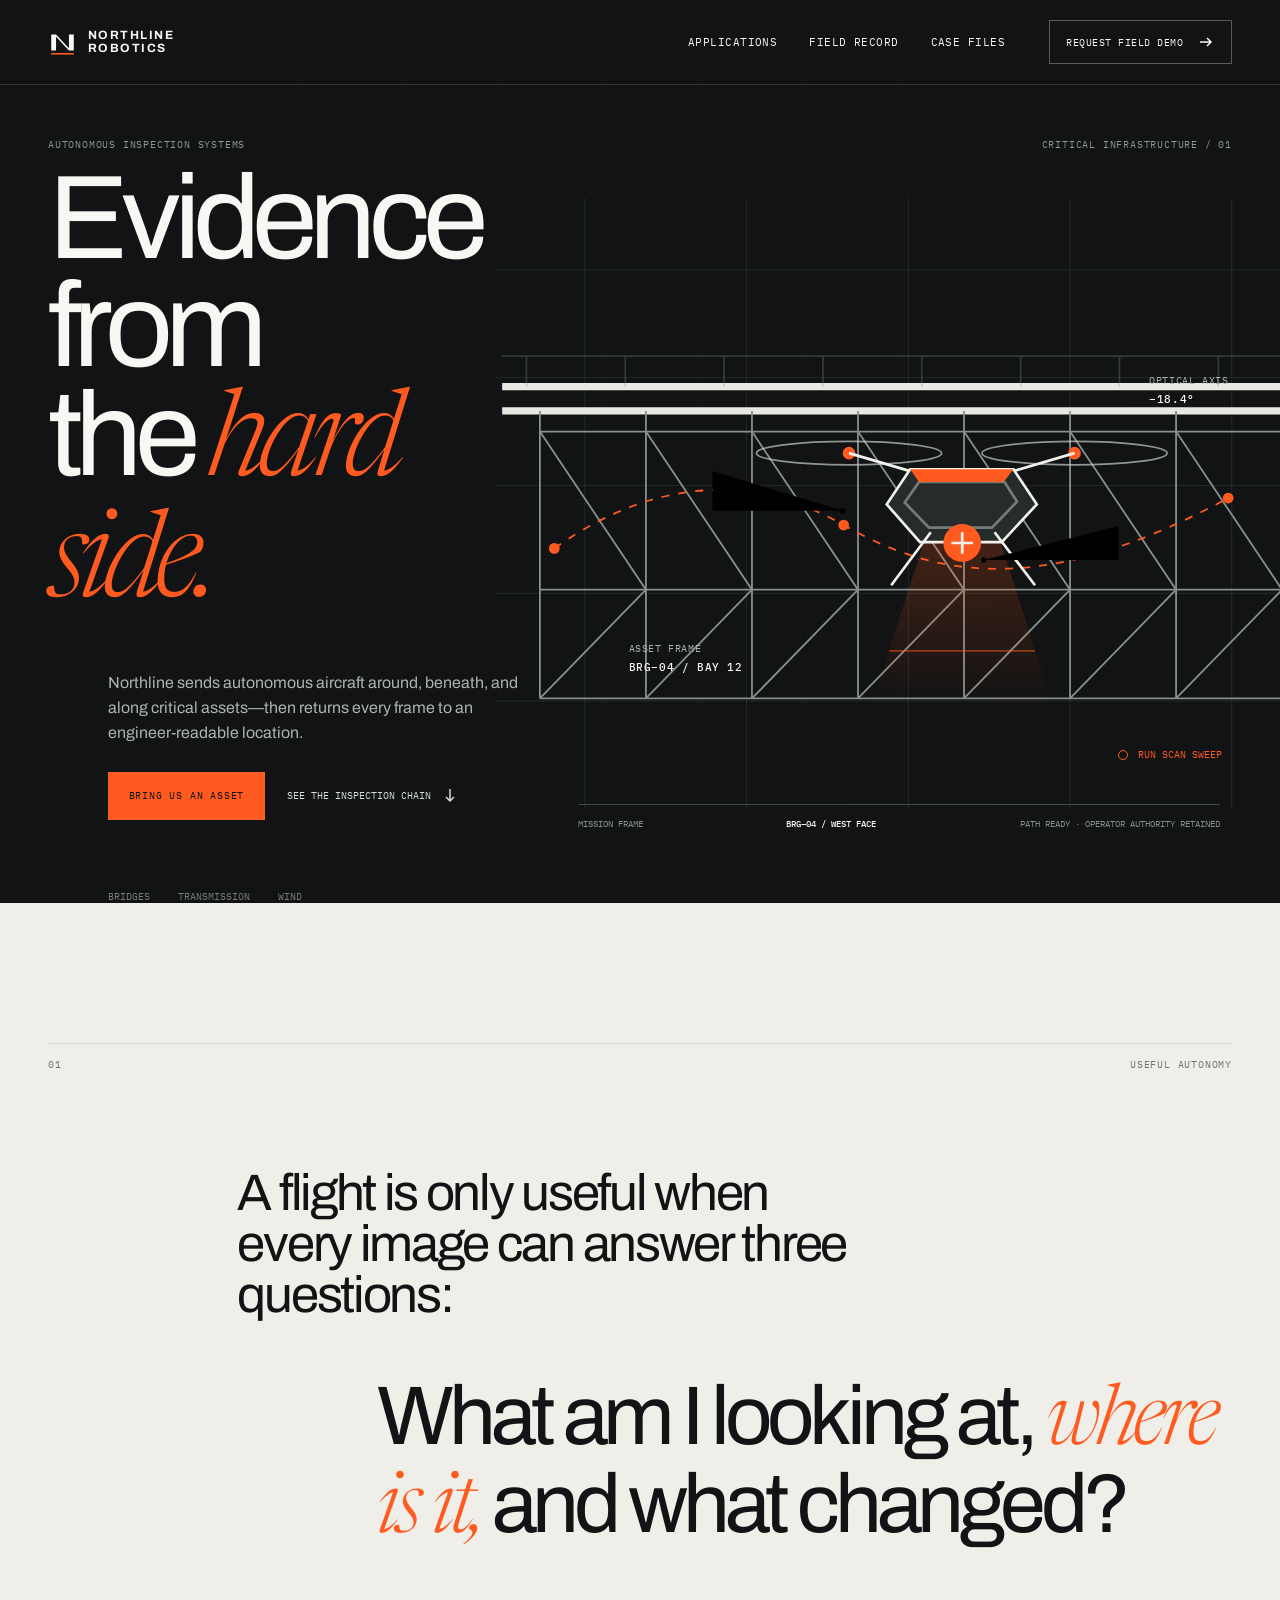
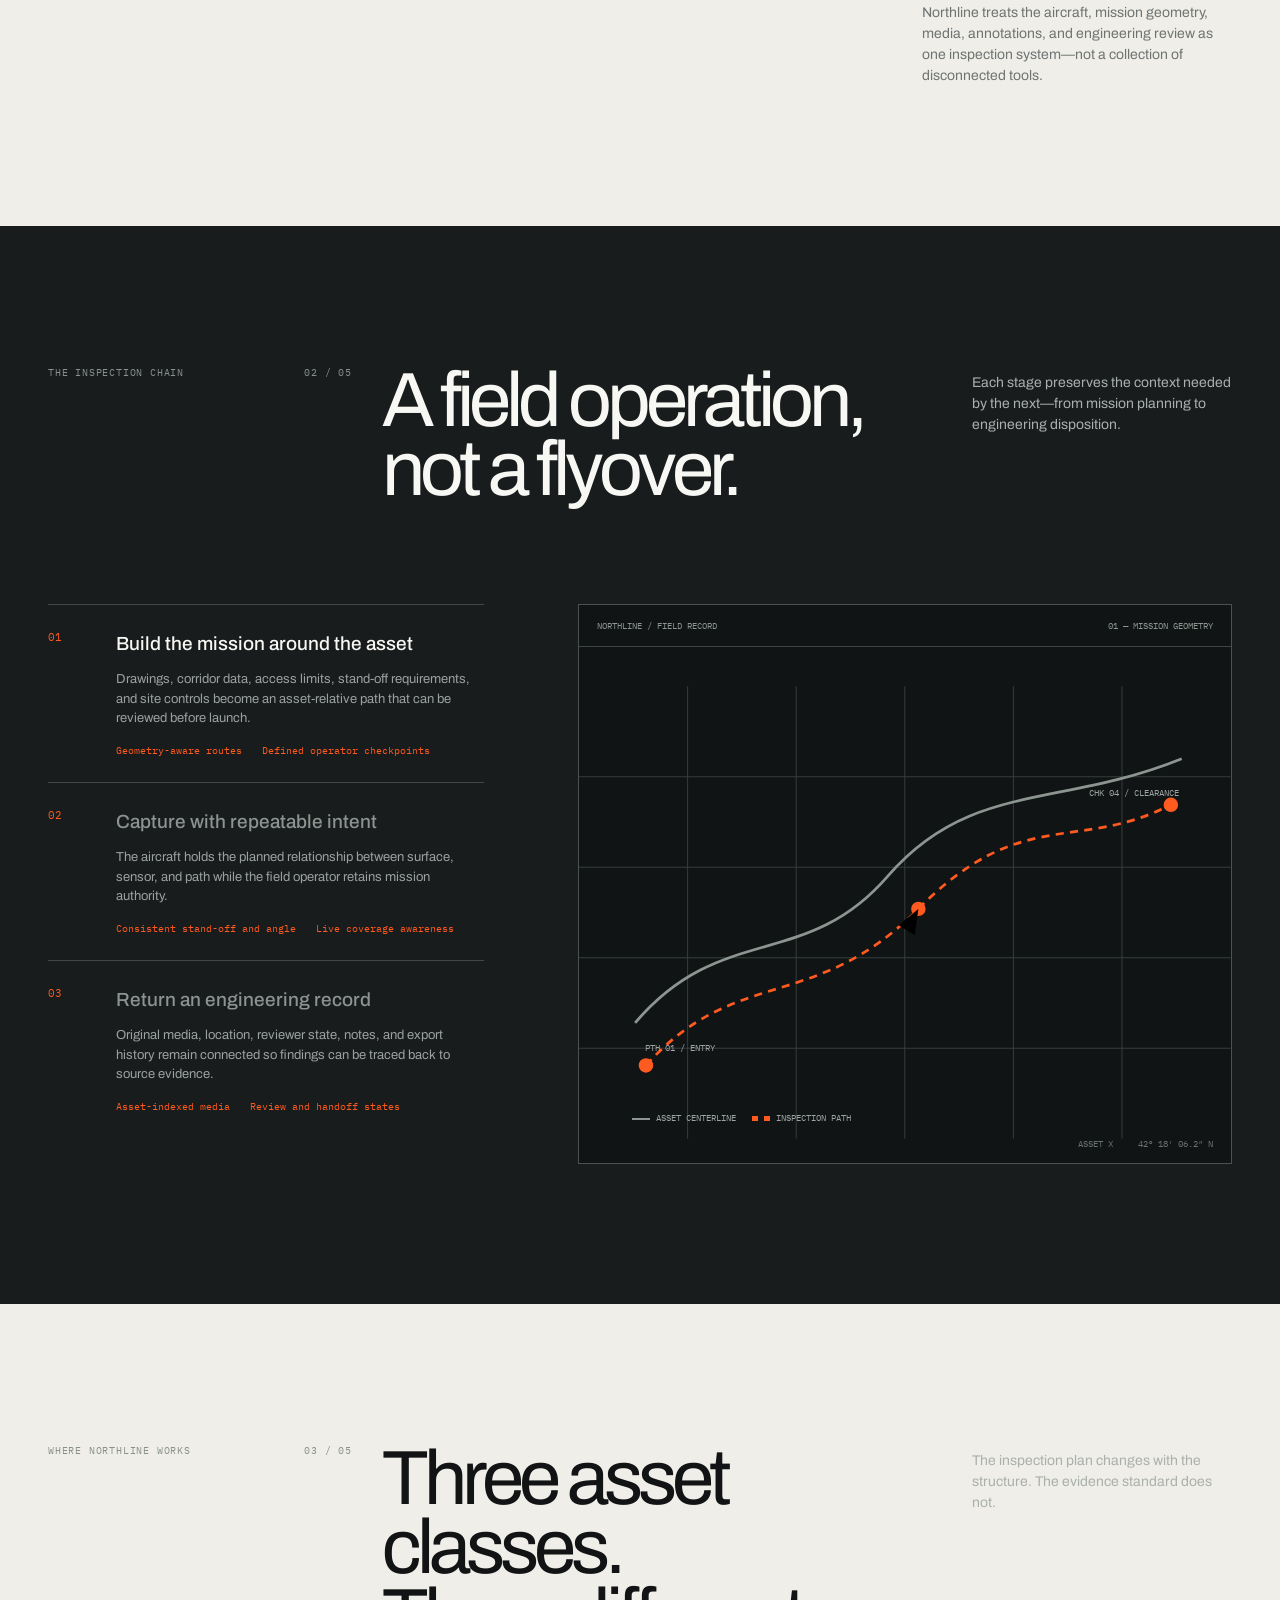
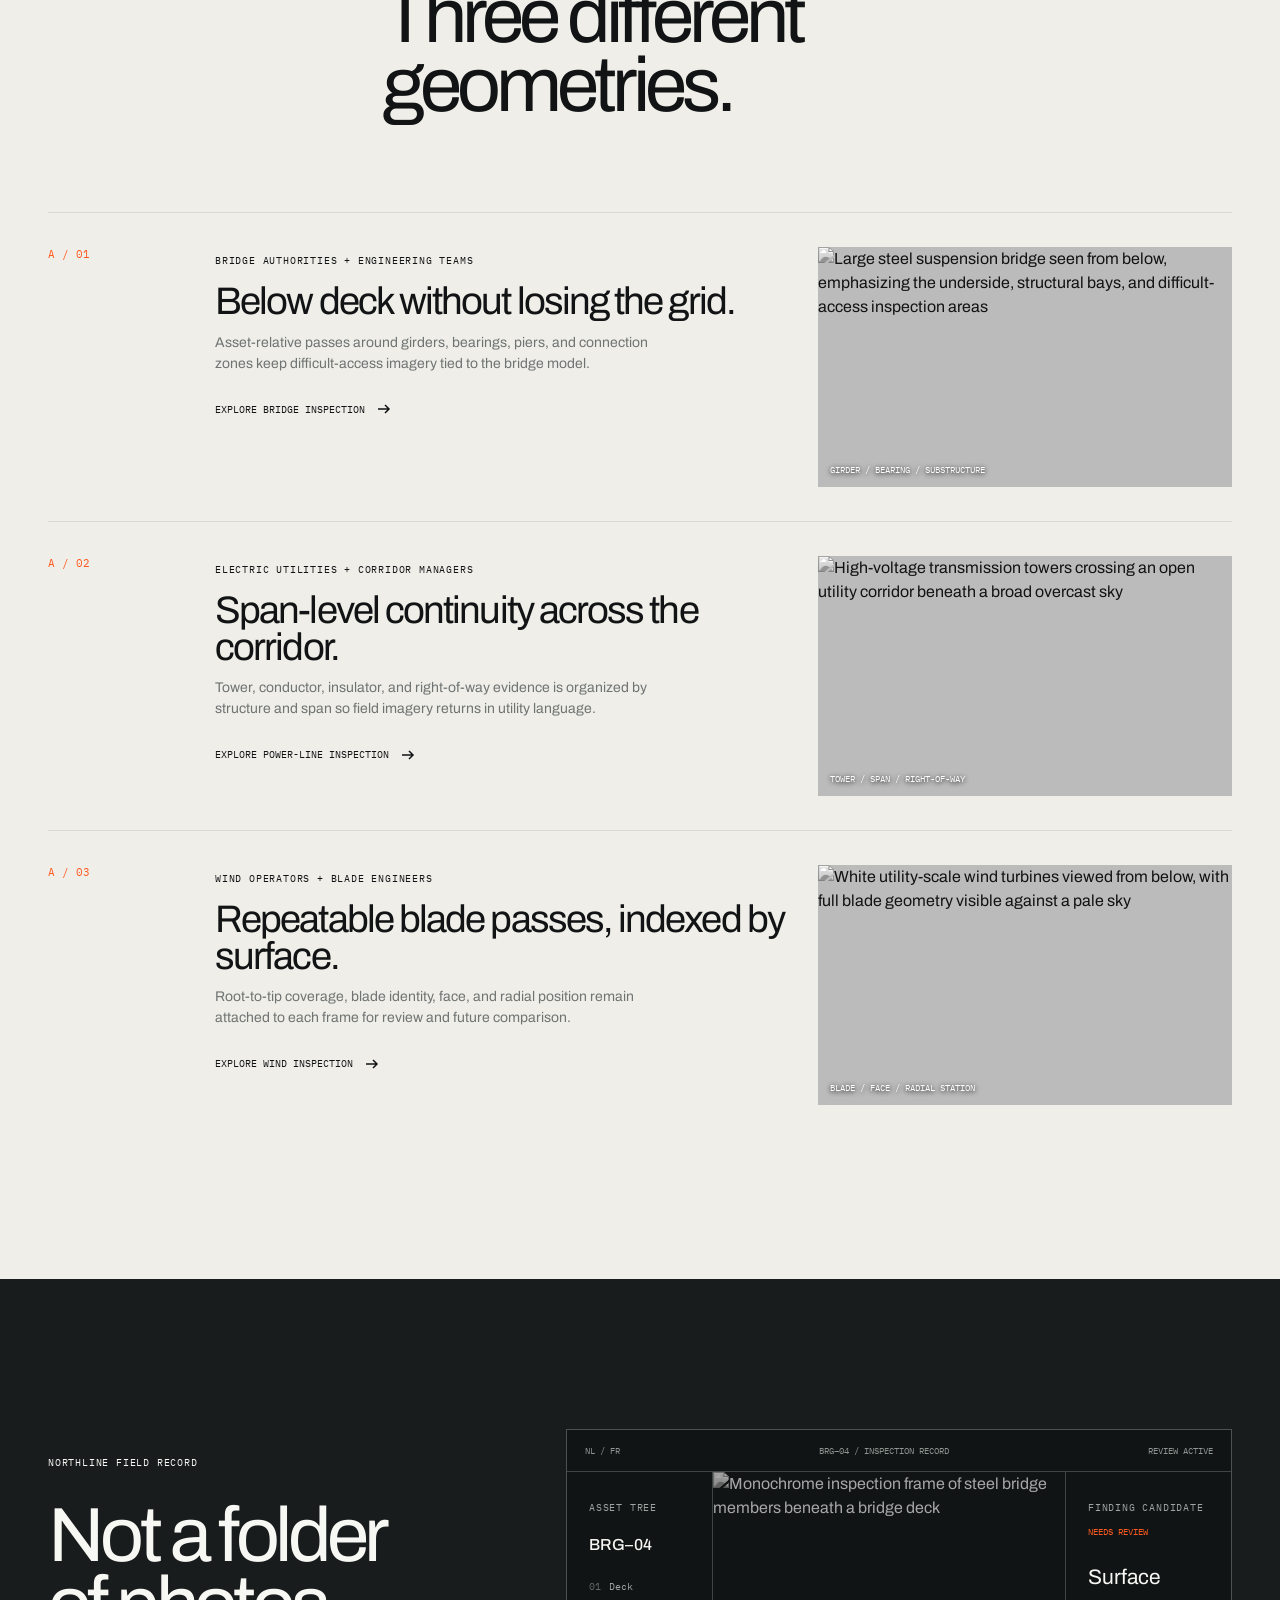
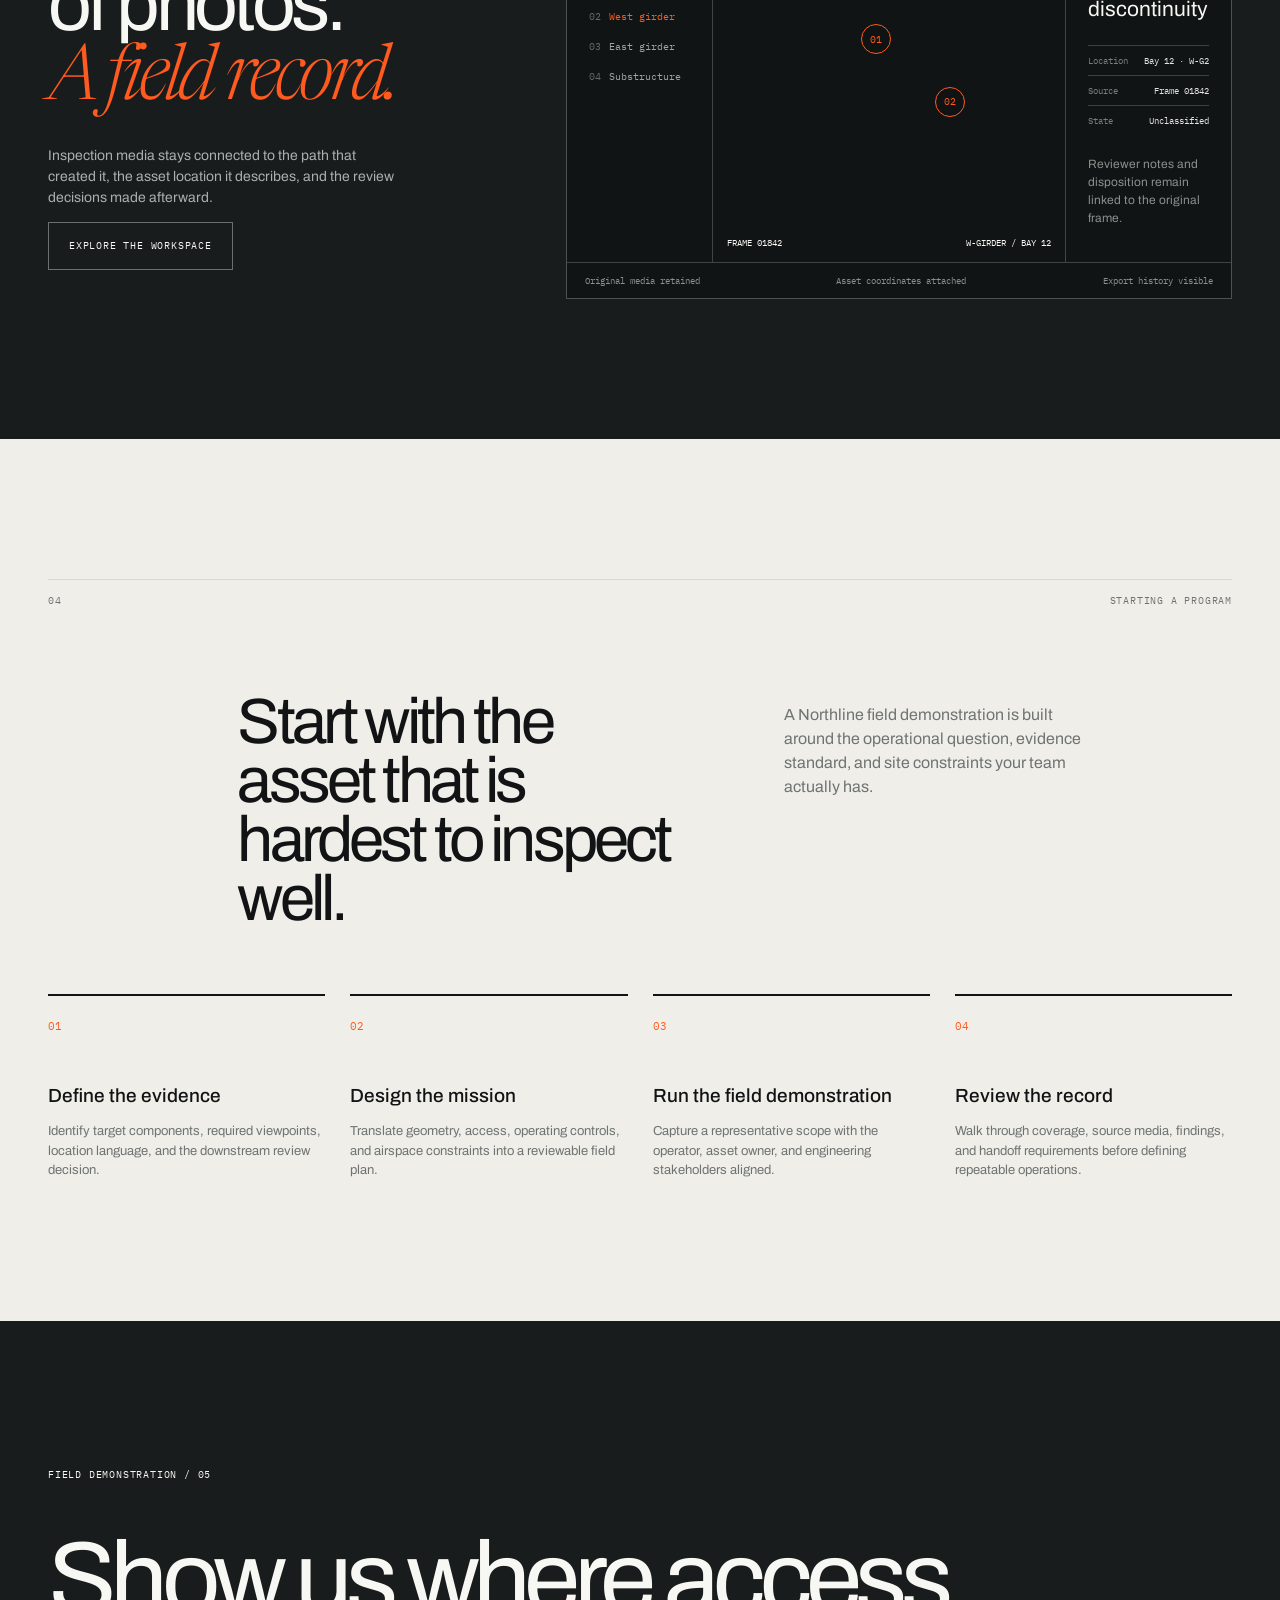
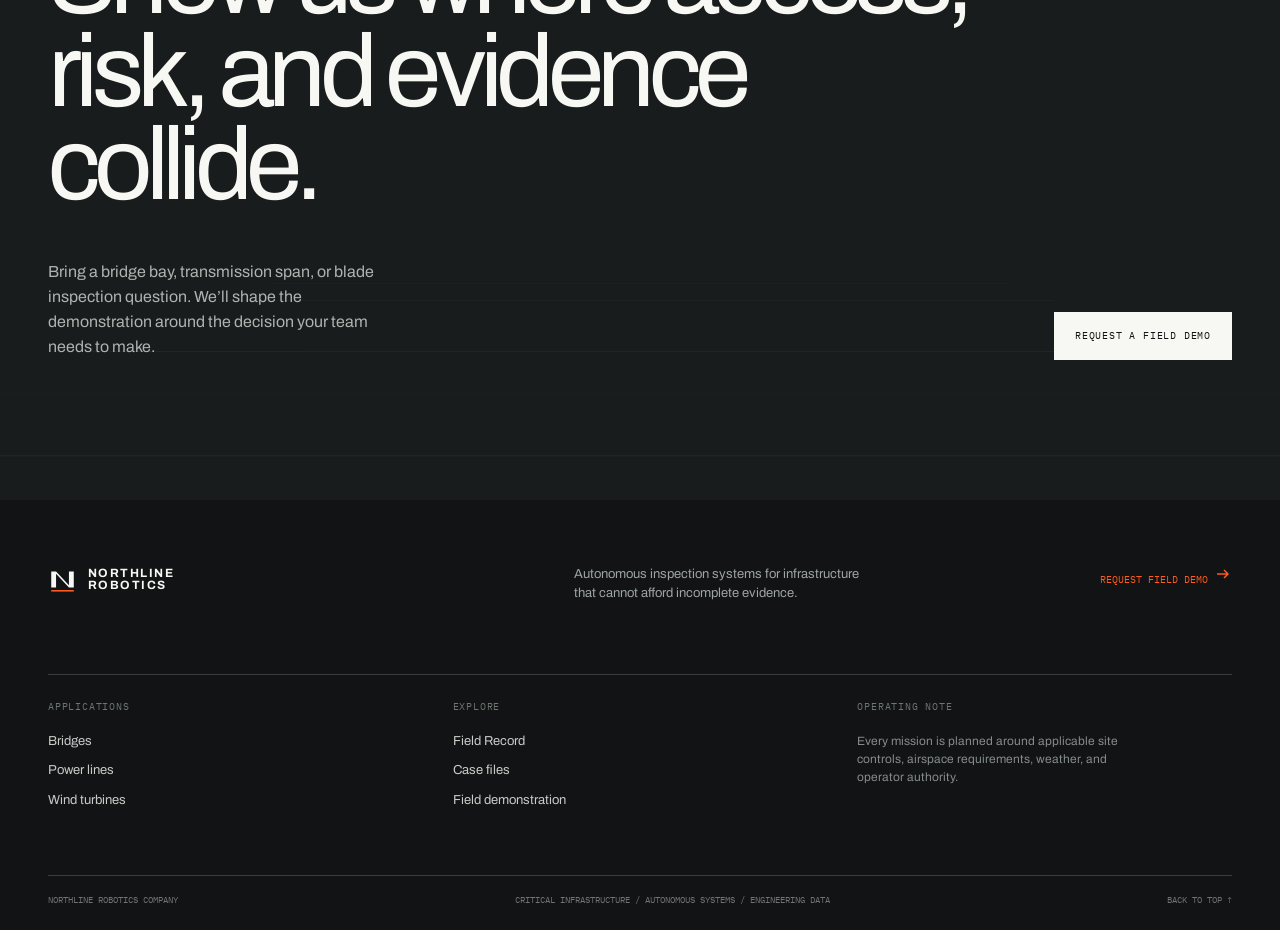
==== commit 797fe81b: "Edit Northline Robotics Company: its not loading the css or smthn bc it looks ugly, can u help? <CON" ====
--- a/index.html
+++ b/index.html
@@ -265,7 +265,7 @@
 
             <div class="story-frame" data-story-frame="1">
               <div class="capture-frame">
-                <img loading="lazy" src="https://images.unsplash.com/photo-1609627016501-b862497c7294?crop=entropy&cs=tinysrgb&fit=max&fm=jpg&ixid=M3w5ODg2MDF8MHwxfHNlYXJjaHwxfHxzdGVlbCUyMGJyaWRnZSUyMHN0cnVjdHVyZSUyMHZpZXdlZCUyMGZyb20lMjBiZWxvdyUyMHdpdGglMjBnaXJkZXJzJTJDJTIwY3Jvc3MtYnJhY2luZyUyQyUyMGFuZCUyMGluYWNjZXxlbnwxfDB8fHwxNzg2ODE2MDU2fDA&ixlib=rb-4.1.0&q=80&w=1080" alt="Steel bridge structure viewed from below with girders, cross-bracing, and inaccessible inspection surfaces visible">
+                <img loading="lazy" src="https://images.unsplash.com/photo-1609627016501-b862497c7294?crop=entropy&cs=tinysrgb&fit=max&fm=jpg&ixid=M3w5ODg2MDF8MHwxfHNlYXJjaHwxfHxzdGVlbCUyMGJyaWRnZSUyMHN0cnVjdHVyZSUyMHZpZXdlZCUyMGZyb20lMjBiZWxvdyUyMHdpdGglMjBnaXJkZXJzJTJDJTIwY3Jvc3MtYnJhY2luZyUyQyUyMGFuZCUyMGluYWNjZXxlbnwxfDB8fHwxNzg3MTQ0ODg3fDA&ixlib=rb-4.1.0&q=80&w=1080" alt="Steel bridge structure viewed from below with girders, cross-bracing, and inaccessible inspection surfaces visible">
                 <span class="capture-reticle" aria-hidden="true"></span>
                 <span class="coverage-strip" aria-hidden="true"><i></i><i></i><i></i><i></i><i></i><i></i></span>
                 <div class="capture-data">
@@ -340,7 +340,7 @@
               <span class="row-link">Explore bridge inspection <svg viewBox="0 0 18 18" aria-hidden="true"><path d="M3 9h11M10 5l4 4-4 4"/></svg></span>
             </div>
             <figure class="application-media">
-              <img loading="lazy" src="https://images.unsplash.com/photo-1598687618607-750890d692db?crop=entropy&cs=tinysrgb&fit=max&fm=jpg&ixid=M3w5ODg2MDF8MHwxfHNlYXJjaHwxfHxsYXJnZSUyMHN0ZWVsJTIwc3VzcGVuc2lvbiUyMGJyaWRnZSUyMHNlZW4lMjBmcm9tJTIwYmVsb3clMkMlMjBlbXBoYXNpemluZyUyMHRoZSUyMHVuZGVyc2lkZSUyQyUyMHN0cnVjdHxlbnwxfDB8fHwxNzg2ODE2MDU3fDA&ixlib=rb-4.1.0&q=80&w=1080" alt="Large steel suspension bridge seen from below, emphasizing the underside, structural bays, and difficult-access inspection areas">
+              <img loading="lazy" src="https://images.unsplash.com/photo-1598687618607-750890d692db?crop=entropy&cs=tinysrgb&fit=max&fm=jpg&ixid=M3w5ODg2MDF8MHwxfHNlYXJjaHwxfHxsYXJnZSUyMHN0ZWVsJTIwc3VzcGVuc2lvbiUyMGJyaWRnZSUyMHNlZW4lMjBmcm9tJTIwYmVsb3clMkMlMjBlbXBoYXNpemluZyUyMHRoZSUyMHVuZGVyc2lkZSUyQyUyMHN0cnVjdHxlbnwxfDB8fHwxNzg3MTQ0ODg3fDA&ixlib=rb-4.1.0&q=80&w=1080" alt="Large steel suspension bridge seen from below, emphasizing the underside, structural bays, and difficult-access inspection areas">
               <figcaption>Girder / bearing / substructure</figcaption>
             </figure>
           </a>
@@ -354,7 +354,7 @@
               <span class="row-link">Explore power-line inspection <svg viewBox="0 0 18 18" aria-hidden="true"><path d="M3 9h11M10 5l4 4-4 4"/></svg></span>
             </div>
             <figure class="application-media">
-              <img loading="lazy" src="https://images.unsplash.com/photo-1609102461717-0e9931927288?crop=entropy&cs=tinysrgb&fit=max&fm=jpg&ixid=M3w5ODg2MDF8MHwxfHNlYXJjaHwxfHxoaWdoLXZvbHRhZ2UlMjB0cmFuc21pc3Npb24lMjB0b3dlcnMlMjBjcm9zc2luZyUyMGFuJTIwb3BlbiUyMHV0aWxpdHklMjBjb3JyaWRvciUyMGJlbmVhdGglMjBhJTIwYnJvfGVufDF8MHx8fDE3ODY4MTYwNTd8MA&ixlib=rb-4.1.0&q=80&w=1080" alt="High-voltage transmission towers crossing an open utility corridor beneath a broad overcast sky">
+              <img loading="lazy" src="https://images.unsplash.com/photo-1609102461717-0e9931927288?crop=entropy&cs=tinysrgb&fit=max&fm=jpg&ixid=M3w5ODg2MDF8MHwxfHNlYXJjaHwxfHxoaWdoLXZvbHRhZ2UlMjB0cmFuc21pc3Npb24lMjB0b3dlcnMlMjBjcm9zc2luZyUyMGFuJTIwb3BlbiUyMHV0aWxpdHklMjBjb3JyaWRvciUyMGJlbmVhdGglMjBhJTIwYnJvfGVufDF8MHx8fDE3ODcxNDQ4ODh8MA&ixlib=rb-4.1.0&q=80&w=1080" alt="High-voltage transmission towers crossing an open utility corridor beneath a broad overcast sky">
               <figcaption>Tower / span / right-of-way</figcaption>
             </figure>
           </a>
@@ -368,7 +368,7 @@
               <span class="row-link">Explore wind inspection <svg viewBox="0 0 18 18" aria-hidden="true"><path d="M3 9h11M10 5l4 4-4 4"/></svg></span>
             </div>
             <figure class="application-media">
-              <img loading="lazy" src="https://images.unsplash.com/photo-1771556707283-d77323624099?crop=entropy&cs=tinysrgb&fit=max&fm=jpg&ixid=M3w5ODg2MDF8MHwxfHNlYXJjaHwxfHx3aGl0ZSUyMHV0aWxpdHktc2NhbGUlMjB3aW5kJTIwdHVyYmluZXMlMjB2aWV3ZWQlMjBmcm9tJTIwYmVsb3clMkMlMjB3aXRoJTIwZnVsbCUyMGJsYWRlJTIwZ2VvbWV0cnklMjB2aXxlbnwxfDB8fHwxNzg2ODE2MDU4fDA&ixlib=rb-4.1.0&q=80&w=1080" alt="White utility-scale wind turbines viewed from below, with full blade geometry visible against a pale sky">
+              <img loading="lazy" src="https://images.unsplash.com/photo-1771556707283-d77323624099?crop=entropy&cs=tinysrgb&fit=max&fm=jpg&ixid=M3w5ODg2MDF8MHwxfHNlYXJjaHwxfHx3aGl0ZSUyMHV0aWxpdHktc2NhbGUlMjB3aW5kJTIwdHVyYmluZXMlMjB2aWV3ZWQlMjBmcm9tJTIwYmVsb3clMkMlMjB3aXRoJTIwZnVsbCUyMGJsYWRlJTIwZ2VvbWV0cnklMjB2aXxlbnwxfDB8fHwxNzg3MTQ0ODg5fDA&ixlib=rb-4.1.0&q=80&w=1080" alt="White utility-scale wind turbines viewed from below, with full blade geometry visible against a pale sky">
               <figcaption>Blade / face / radial station</figcaption>
             </figure>
           </a>
@@ -403,7 +403,7 @@
               </ul>
             </aside>
             <div class="record-canvas">
-              <img loading="lazy" src="https://images.unsplash.com/photo-1648804586867-2d678aa6fc69?crop=entropy&cs=tinysrgb&fit=max&fm=jpg&ixid=M3w5ODg2MDF8MHwxfHNlYXJjaHwxfHxtb25vY2hyb21lJTIwaW5zcGVjdGlvbiUyMGZyYW1lJTIwb2YlMjBzdGVlbCUyMGJyaWRnZSUyMG1lbWJlcnMlMjBiZW5lYXRoJTIwYSUyMGJyaWRnZSUyMGRlY2t8ZW58MXwwfHx8MTc4NjgxNjA1OXww&ixlib=rb-4.1.0&q=80&w=1080" alt="Monochrome inspection frame of steel bridge members beneath a bridge deck">
+              <img loading="lazy" src="https://images.unsplash.com/photo-1648804586867-2d678aa6fc69?crop=entropy&cs=tinysrgb&fit=max&fm=jpg&ixid=M3w5ODg2MDF8MHwxfHNlYXJjaHwxfHxtb25vY2hyb21lJTIwaW5zcGVjdGlvbiUyMGZyYW1lJTIwb2YlMjBzdGVlbCUyMGJyaWRnZSUyMG1lbWJlcnMlMjBiZW5lYXRoJTIwYSUyMGJyaWRnZSUyMGRlY2t8ZW58MXwwfHx8MTc4NzE0NDg4OXww&ixlib=rb-4.1.0&q=80&w=1080" alt="Monochrome inspection frame of steel bridge members beneath a bridge deck">
               <button class="record-pin record-pin--one" type="button" tabindex="-1" aria-hidden="true">01</button>
               <button class="record-pin record-pin--two" type="button" tabindex="-1" aria-hidden="true">02</button>
               <div class="record-frame-data">
--- a/css/main.css
+++ b/css/main.css
@@ -0,0 +1,784 @@
+@import url('https://fonts.googleapis.com/css2?family=Archivo:wght@300;400;500;600;700;800&family=IBM+Plex+Mono:wght@400;500;600&family=Newsreader:opsz,wght@6..72,300;400;500;600&display=swap');
+
+:root {
+  --ink: #111314;
+  --charcoal: #191c1d;
+  --graphite: #25292a;
+  --muted: #6f7472;
+  --line: #d9d8d3;
+  --paper: #efeee9;
+  --white: #f7f7f3;
+  --orange: #ff5a1f;
+  --orange-dark: #d84410;
+  --mono: "IBM Plex Mono", monospace;
+  --sans: "Archivo", Arial, sans-serif;
+  --serif: "Newsreader", Georgia, serif;
+  --shell: min(1380px, calc(100% - 96px));
+  --ease: cubic-bezier(.2,.8,.2,1);
+}
+
+*,
+*::before,
+*::after { box-sizing: border-box; }
+
+html {
+  background: var(--ink);
+  color: var(--ink);
+  scroll-behavior: smooth;
+}
+
+body {
+  margin: 0;
+  background: var(--ink);
+  color: var(--ink);
+  font-family: var(--sans);
+  font-size: 16px;
+  line-height: 1.5;
+  overflow-x: hidden;
+}
+
+body::selection { background: var(--orange); color: var(--ink); }
+
+img { display: block; max-width: 100%; }
+
+a { color: inherit; text-decoration: none; }
+
+button,
+input,
+select,
+textarea {
+  font: inherit;
+}
+
+button,
+a { -webkit-tap-highlight-color: transparent; }
+
+button { cursor: pointer; }
+
+:focus-visible {
+  outline: 2px solid var(--orange);
+  outline-offset: 4px;
+}
+
+.sr-only,
+.skip-link {
+  position: absolute;
+  width: 1px;
+  height: 1px;
+  padding: 0;
+  margin: -1px;
+  overflow: hidden;
+  clip: rect(0,0,0,0);
+  white-space: nowrap;
+  border: 0;
+}
+
+.skip-link:focus {
+  width: auto;
+  height: auto;
+  margin: 0;
+  padding: 12px 18px;
+  clip: auto;
+  z-index: 100;
+  background: var(--orange);
+  color: var(--ink);
+}
+
+.section-shell {
+  width: var(--shell);
+  margin-inline: auto;
+}
+
+.site-header {
+  position: absolute;
+  inset: 0 0 auto;
+  z-index: 20;
+  color: var(--white);
+  border-bottom: 1px solid rgba(255,255,255,.12);
+}
+
+.header-inner {
+  width: var(--shell);
+  height: 84px;
+  margin: auto;
+  display: flex;
+  align-items: center;
+  gap: 44px;
+}
+
+.brand {
+  display: inline-flex;
+  align-items: center;
+  gap: 11px;
+  min-width: 175px;
+  color: inherit;
+}
+
+.brand-mark {
+  width: 29px;
+  height: 29px;
+  fill: currentColor;
+}
+
+.brand-mark-accent { fill: var(--orange); }
+
+.brand-type {
+  display: flex;
+  flex-direction: column;
+  font-size: 12px;
+  font-weight: 700;
+  letter-spacing: .12em;
+  line-height: 1.05;
+  text-transform: uppercase;
+}
+
+.desktop-nav {
+  display: flex;
+  align-items: center;
+  gap: 32px;
+  margin-left: auto;
+  font: 11px var(--mono);
+  letter-spacing: .04em;
+  text-transform: uppercase;
+}
+
+.desktop-nav a,
+.header-cta,
+.footer-demo-link {
+  transition: color .25s ease, opacity .25s ease;
+}
+
+.desktop-nav a:hover,
+.footer-demo-link:hover { color: var(--orange); }
+
+.header-cta {
+  min-height: 44px;
+  display: inline-flex;
+  align-items: center;
+  gap: 14px;
+  padding: 0 16px;
+  border: 1px solid rgba(255,255,255,.3);
+  font: 10px var(--mono);
+  letter-spacing: .05em;
+  text-transform: uppercase;
+}
+
+.header-cta:hover { background: var(--orange); color: var(--ink); border-color: var(--orange); }
+
+svg { max-width: 100%; }
+
+.header-cta svg,
+.row-link svg,
+.text-link svg,
+.footer-demo-link svg {
+  width: 18px;
+  height: 18px;
+  fill: none;
+  stroke: currentColor;
+  stroke-width: 1.5;
+}
+
+.menu-toggle { display: none; }
+
+.mobile-panel {
+  display: none;
+}
+
+.home-hero {
+  min-height: 900px;
+  background: var(--ink);
+  color: var(--white);
+  position: relative;
+  overflow: hidden;
+}
+
+.home-hero::after {
+  content: "";
+  position: absolute;
+  inset: 0;
+  pointer-events: none;
+  opacity: .13;
+  background-image: linear-gradient(rgba(255,255,255,.15) 1px, transparent 1px), linear-gradient(90deg, rgba(255,255,255,.15) 1px, transparent 1px);
+  background-size: 100px 100px;
+  mask-image: linear-gradient(90deg, transparent, black 48%, transparent);
+}
+
+.hero-grid {
+  width: var(--shell);
+  min-height: 900px;
+  margin: auto;
+  position: relative;
+  display: grid;
+  grid-template-columns: 42% 58%;
+  align-items: center;
+  padding-top: 84px;
+}
+
+.hero-kicker,
+.eyebrow,
+.section-count,
+.section-marker,
+.footer-label,
+.application-label,
+.record-aside-label {
+  font: 10px var(--mono);
+  letter-spacing: .08em;
+  line-height: 1.4;
+  text-transform: uppercase;
+}
+
+.hero-kicker {
+  position: absolute;
+  top: 128px;
+  left: 0;
+  right: 0;
+  display: flex;
+  justify-content: space-between;
+  color: #8f9692;
+}
+
+.hero-copy { position: relative; z-index: 2; padding-top: 80px; }
+
+.hero-copy h1,
+.page-display,
+.closing-inner h2 {
+  margin: 0;
+  font-weight: 400;
+  letter-spacing: -.065em;
+  line-height: .91;
+}
+
+.hero-copy h1 {
+  font-size: clamp(4.5rem, 9.3vw, 9.5rem);
+}
+
+.hero-copy h1 em,
+.page-display em,
+.statement-display em,
+.intelligence-copy em {
+  color: var(--orange);
+  font-family: var(--serif);
+  font-weight: 300;
+}
+
+.hero-line { display: block; }
+.hero-copy-lower { max-width: 430px; margin: 48px 0 0 12%; }
+.hero-copy-lower p,
+.page-hero-summary,
+.closing-lower p {
+  color: #aeb3af;
+  font-size: 16px;
+  line-height: 1.55;
+}
+
+.hero-actions { display: flex; flex-wrap: wrap; align-items: center; gap: 22px; margin-top: 26px; }
+
+.button {
+  min-height: 48px;
+  display: inline-flex;
+  align-items: center;
+  justify-content: center;
+  gap: 14px;
+  padding: 0 20px;
+  border: 1px solid transparent;
+  transition: transform .25s var(--ease), background .25s ease, color .25s ease, border-color .25s ease;
+  font: 10px var(--mono);
+  letter-spacing: .08em;
+  text-transform: uppercase;
+}
+
+.button:hover { transform: translateY(-3px); }
+.button--orange { background: var(--orange); color: var(--ink); }
+.button--orange:hover { background: #ff7440; }
+.button--light { background: var(--white); color: var(--ink); }
+.button--outline-light { color: var(--white); border-color: #69706e; }
+.button--outline-light:hover { background: var(--white); color: var(--ink); }
+.text-link { display: inline-flex; align-items: center; gap: 10px; font: 10px var(--mono); text-transform: uppercase; }
+.text-link--light { color: #d7dbd7; }
+.text-link:hover { color: var(--orange); }
+
+.hero-meta {
+  display: flex;
+  gap: 28px;
+  margin: 70px 0 0 12%;
+  color: #777e7b;
+  font: 10px var(--mono);
+  text-transform: uppercase;
+}
+
+.flight-stage {
+  position: relative;
+  z-index: 1;
+  margin: 20px -13% 0 -10%;
+  min-height: 650px;
+  display: flex;
+  align-items: center;
+  justify-content: center;
+}
+
+.flight-diagram { width: 100%; overflow: visible; }
+.diagram-grid path { fill: none; stroke: #4a504e; stroke-width: 1; opacity: .4; }
+.bridge-structure path { fill: none; stroke: #88908c; stroke-width: 2; }
+.bridge-structure .structure-heavy { stroke: #e8e9e3; stroke-width: 8; }
+.structure-faint { opacity: .3; }
+.flight-path path { fill: none; stroke: var(--orange); stroke-width: 2; stroke-dasharray: 9 10; }
+.flight-path circle,
+.scan-line,
+.drone-sensor { fill: var(--orange); }
+.scan-volume { opacity: .55; }
+.scan-line { stroke: var(--orange); stroke-width: 2; }
+.drone-object { transform-origin: 540px 390px; animation: hover 5s ease-in-out infinite; }
+.rotor ellipse { fill: none; stroke: #c8cdca; stroke-width: 2; opacity: .7; }
+.rotor circle { fill: var(--orange); }
+.drone-arm,
+.drone-body,
+.drone-detail,
+.drone-sensor-line { fill: none; stroke: #f1f2ec; stroke-width: 3; }
+.drone-body { fill: #262b2c; }
+.drone-detail { stroke: #747c78; }
+.drone-orange { fill: var(--orange); }
+@keyframes hover { 50% { transform: translateY(-12px) rotate(.5deg); } }
+
+.diagram-note {
+  position: absolute;
+  color: #aeb4b0;
+  font: 10px var(--mono);
+  letter-spacing: .06em;
+}
+.diagram-note strong { display: block; color: var(--white); font-size: 11px; font-weight: 500; margin-top: 5px; }
+.diagram-note--sensor { top: 31%; right: 11%; }
+.diagram-note--path { bottom: 25%; left: 18%; }
+.flight-readout {
+  position: absolute;
+  bottom: 16px;
+  left: 12%;
+  right: 12%;
+  display: flex;
+  justify-content: space-between;
+  border-top: 1px solid #454b49;
+  padding-top: 13px;
+  color: #888f8b;
+  font: 9px var(--mono);
+  text-transform: uppercase;
+}
+.flight-readout strong { color: var(--white); font-weight: 500; }
+.scan-control {
+  position: absolute;
+  right: 11%;
+  bottom: 68px;
+  min-height: 44px;
+  display: flex;
+  align-items: center;
+  gap: 10px;
+  border: 0;
+  background: none;
+  color: var(--orange);
+  font: 10px var(--mono);
+  text-transform: uppercase;
+}
+.scan-control-icon { width: 10px; height: 10px; border: 1px solid currentColor; border-radius: 50%; }
+.scan-control[aria-pressed="true"] .scan-control-icon { background: var(--orange); box-shadow: 0 0 0 5px rgba(255,90,31,.16); }
+
+.section-paper { background: var(--paper); }
+.statement-section,
+.operation-section,
+.applications-section,
+.intelligence-section,
+.program-section,
+.closing-section { padding: 140px 0; }
+
+.section-marker {
+  display: flex;
+  justify-content: space-between;
+  border-top: 1px solid var(--line);
+  padding-top: 14px;
+  color: var(--muted);
+}
+.statement-layout { max-width: 1050px; margin: 96px 0 0 16%; }
+.statement-layout h2 { max-width: 650px; margin: 0; font-size: clamp(2rem, 4vw, 4rem); font-weight: 400; letter-spacing: -.045em; line-height: 1; }
+.statement-display { max-width: 850px; margin: 56px 0 0 14%; font-size: clamp(3rem, 6.5vw, 7rem); letter-spacing: -.06em; line-height: .94; }
+.statement-note { max-width: 310px; margin: 50px 0 0 auto; color: var(--muted); font-size: 14px; }
+
+.operation-section,
+.intelligence-section,
+.closing-section { background: var(--charcoal); color: var(--white); }
+.section-heading { display: grid; grid-template-columns: 1fr 1.7fr 1fr; gap: 30px; align-items: start; }
+.section-heading > div { display: flex; justify-content: space-between; color: #89908c; }
+.section-heading h2 { margin: 0; font-size: clamp(3rem, 6vw, 6.5rem); font-weight: 400; letter-spacing: -.065em; line-height: .9; }
+.section-heading p { max-width: 260px; margin: 6px 0 0 auto; color: #aab0ad; font-size: 14px; }
+.operation-layout { display: grid; grid-template-columns: .8fr 1.2fr; gap: 8%; margin-top: 100px; }
+.story-steps { padding: 0; margin: 0; list-style: none; }
+.story-step { display: grid; grid-template-columns: 50px 1fr; gap: 18px; padding: 25px 0; border-top: 1px solid #414746; color: #8c9390; transition: color .3s ease; }
+.story-step.is-active { color: var(--white); }
+.story-number { color: var(--orange); font: 11px var(--mono); }
+.story-step h3 { margin: 0; font-size: 19px; font-weight: 500; }
+.story-step p { margin: 12px 0; color: #9ba19e; font-size: 13px; }
+.story-step ul { display: flex; flex-wrap: wrap; gap: 10px 20px; padding: 0; margin: 15px 0 0; list-style: none; color: var(--orange); font: 10px var(--mono); }
+.story-visual,
+.platform-window,
+.record-preview { border: 1px solid #4b514f; background: #111415; }
+.story-visual { min-height: 560px; position: relative; overflow: hidden; }
+.story-visual-topbar,
+.record-preview-bar,
+.platform-window-bar { display: flex; justify-content: space-between; gap: 20px; padding: 15px 18px; border-bottom: 1px solid #3e4543; color: #8d9590; font: 9px var(--mono); text-transform: uppercase; }
+.story-frame { position: absolute; inset: 57px 0 0; opacity: 0; visibility: hidden; transition: opacity .5s ease; }
+.story-frame.is-active { opacity: 1; visibility: visible; }
+.mission-map,
+.capture-frame,
+.handoff-frame { position: absolute; inset: 0; }
+.mission-map svg { width: 100%; height: 100%; }
+.map-grid-line { stroke: #3b4240; stroke-width: 1; }
+.asset-line { fill: none; stroke: #8c9590; stroke-width: 3; }
+.route-line { fill: none; stroke: var(--orange); stroke-width: 3; stroke-dasharray: 9 7; }
+.route-node { fill: var(--orange); }
+.map-coordinate,
+.map-legend,
+.capture-data { position: absolute; color: #9da5a0; font: 9px var(--mono); text-transform: uppercase; }
+.map-coordinate--one { left: 10%; bottom: 22%; }
+.map-coordinate--two { right: 8%; top: 25%; }
+.map-legend { left: 8%; bottom: 8%; display: flex; gap: 16px; }
+.legend-line { display: inline-block; width: 18px; margin-right: 6px; border-top: 2px solid #8c9590; vertical-align: middle; }
+.legend-line--route { border-color: var(--orange); border-style: dashed; }
+.capture-frame { overflow: hidden; }
+.capture-frame img,
+.record-canvas img,
+.platform-image img,
+.finding-image img { width: 100%; height: 100%; object-fit: cover; filter: grayscale(1) contrast(1.12) brightness(.65); }
+.capture-reticle { position: absolute; inset: 28% 35%; border: 1px solid var(--orange); }
+.coverage-strip { position: absolute; bottom: 12%; left: 8%; display: flex; gap: 4px; }
+.coverage-strip i { width: 25px; height: 4px; background: var(--orange); }
+.capture-data { left: 8%; bottom: 20%; display: grid; gap: 5px; color: var(--white); }
+.capture-data span:last-child { color: var(--orange); }
+.handoff-frame { padding: 8%; }
+.handoff-frame,
+.handoff-sidebar,
+.handoff-main { display: flex; gap: 20px; }
+.handoff-sidebar { flex-direction: column; width: 25%; color: #8d9590; font: 10px var(--mono); }
+.handoff-sidebar button { border: 0; background: transparent; color: inherit; text-align: left; padding: 9px 0; font: inherit; }
+.handoff-sidebar button.is-selected { color: var(--orange); border-left: 2px solid var(--orange); padding-left: 9px; }
+.handoff-main { flex: 1; flex-direction: column; }
+.handoff-heading { display: flex; justify-content: space-between; color: #9da5a0; font: 10px var(--mono); text-transform: uppercase; }
+.handoff-heading strong { display: block; margin-top: 8px; color: var(--white); font: 20px var(--sans); text-transform: none; }
+.status-label { display: inline-block; color: var(--orange); font: 9px var(--mono); text-transform: uppercase; }
+.evidence-row { display: grid; grid-template-columns: .6fr 1.5fr .7fr 8px; gap: 10px; align-items: center; padding: 16px 0; border-top: 1px solid #3d4442; color: #8d9590; font: 9px var(--mono); }
+.evidence-row strong { color: var(--white); font: 12px var(--sans); font-weight: 400; }
+.evidence-row i { width: 7px; height: 7px; border-radius: 50%; background: var(--orange); }
+.handoff-footer { display: flex; justify-content: space-between; margin-top: auto; color: #727a76; font: 9px var(--mono); }
+.story-axis { position: absolute; bottom: 14px; right: 18px; display: flex; gap: 25px; color: #69716d; font: 9px var(--mono); }
+
+.application-list { margin-top: 92px; }
+.application-row { display: grid; grid-template-columns: 12% 1fr 35%; gap: 25px; padding: 34px 0; border-top: 1px solid var(--line); transition: padding .35s var(--ease); }
+.application-row:hover { padding-left: 14px; }
+.application-index { color: var(--orange); font: 11px var(--mono); }
+.application-copy h3 { margin: 12px 0; font-size: clamp(1.8rem, 3vw, 3.5rem); font-weight: 400; letter-spacing: -.05em; line-height: .95; }
+.application-copy p { max-width: 460px; margin: 0 0 22px; color: var(--muted); font-size: 14px; }
+.application-media { height: 240px; margin: 0; position: relative; overflow: hidden; background: #bbb; }
+.application-media img { width: 100%; height: 100%; object-fit: cover; filter: grayscale(1); transition: transform .7s var(--ease), filter .5s ease; }
+.application-row:hover img { transform: scale(1.05); filter: grayscale(.2); }
+.application-media figcaption { position: absolute; bottom: 12px; left: 12px; color: white; font: 9px var(--mono); text-transform: uppercase; text-shadow: 0 1px 5px #000; }
+.row-link { display: inline-flex; align-items: center; gap: 10px; color: var(--ink); font: 10px var(--mono); text-transform: uppercase; }
+
+.intelligence-layout { display: grid; grid-template-columns: .75fr 1.25fr; gap: 10%; align-items: center; }
+.intelligence-copy h2 { margin: 28px 0; font-size: clamp(3.3rem, 6vw, 6.5rem); font-weight: 400; letter-spacing: -.06em; line-height: .9; }
+.intelligence-copy p { max-width: 350px; color: #aab0ad; font-size: 14px; }
+.record-preview { margin-top: 10px; }
+.record-preview-body { display: grid; grid-template-columns: 22% 1fr 25%; min-height: 390px; }
+.record-preview aside,
+.record-detail { padding: 22px; color: #9da5a0; }
+.record-preview aside { border-right: 1px solid #3e4543; }
+.record-preview aside strong { display: block; margin: 15px 0; color: var(--white); font-weight: 500; }
+.record-preview ul { padding: 0; margin: 0; list-style: none; font: 10px var(--mono); line-height: 3; }
+.record-preview li span { margin-right: 8px; color: #626966; }
+.record-preview .is-current { color: var(--orange); }
+.record-canvas { position: relative; overflow: hidden; }
+.record-pin,
+.platform-target,
+.finding-hotspot { position: absolute; width: 30px; height: 30px; border: 1px solid var(--orange); border-radius: 50%; background: rgba(17,19,20,.6); color: var(--orange); font: 10px var(--mono); }
+.record-pin--one { top: 39%; left: 42%; }
+.record-pin--two { top: 55%; left: 63%; }
+.record-frame-data,
+.platform-image-data,
+.finding-image-meta { position: absolute; bottom: 14px; left: 14px; right: 14px; display: flex; justify-content: space-between; color: var(--white); font: 9px var(--mono); }
+.record-detail { border-left: 1px solid #3e4543; }
+.record-detail h3,
+.platform-inspector h2 { margin: 20px 0; color: var(--white); font-size: 21px; font-weight: 400; }
+.record-detail dl,
+.platform-inspector dl { margin: 20px 0; }
+.record-detail dl div,
+.platform-inspector dl div { display: flex; justify-content: space-between; gap: 10px; padding: 9px 0; border-top: 1px solid #3b4240; font: 9px var(--mono); }
+.record-detail dt,
+.platform-inspector dt { color: #777f7b; }
+.record-detail dd,
+.platform-inspector dd { margin: 0; color: #e2e4df; text-align: right; }
+.record-detail p { color: #89918c; font-size: 12px; }
+.record-preview-footer { display: flex; justify-content: space-between; padding: 12px 18px; border-top: 1px solid #3e4543; color: #89918c; font: 9px var(--mono); }
+
+.program-intro { display: grid; grid-template-columns: 1fr 1fr; gap: 10%; margin: 85px 0 65px 16%; }
+.program-intro h2 { margin: 0; font-size: clamp(2.7rem, 5vw, 5.5rem); font-weight: 400; letter-spacing: -.06em; line-height: .92; }
+.program-intro p { max-width: 320px; margin: 10px 0; color: var(--muted); }
+.program-steps { display: grid; grid-template-columns: repeat(4,1fr); gap: 25px; padding: 0; margin: 0; list-style: none; }
+.program-steps li { border-top: 2px solid var(--ink); padding-top: 17px; }
+.program-steps li > span { color: var(--orange); font: 11px var(--mono); }
+.program-steps h3 { margin: 45px 0 12px; font-size: 19px; font-weight: 500; }
+.program-steps p { margin: 0; color: var(--muted); font-size: 13px; }
+
+.closing-section { position: relative; overflow: hidden; }
+.closing-grid { position: absolute; inset: 0; opacity: .22; background-image: linear-gradient(90deg, transparent 49.8%, #707572 50%, transparent 50.2%), linear-gradient(#707572 1px, transparent 1px); background-size: 120px 120px; transform: perspective(500px) rotateX(55deg) scale(1.5); transform-origin: bottom; }
+.closing-inner { position: relative; z-index: 1; }
+.closing-inner h2 { max-width: 920px; margin: 48px 0; font-size: clamp(3.5rem, 8vw, 8.5rem); }
+.closing-lower { display: flex; justify-content: space-between; align-items: end; gap: 30px; }
+.closing-lower p { max-width: 340px; margin: 0; }
+
+.site-footer { padding: 65px 0 25px; background: var(--ink); color: var(--white); }
+.footer-top,
+.footer-grid,
+.footer-bottom { width: var(--shell); margin-inline: auto; }
+.footer-top { display: grid; grid-template-columns: 1fr 1fr auto; gap: 30px; align-items: start; padding-bottom: 70px; }
+.brand--footer { align-self: start; }
+.footer-top p { max-width: 300px; margin: 0; color: #9da5a0; font-size: 13px; }
+.footer-demo-link { color: var(--orange); font: 10px var(--mono); text-transform: uppercase; }
+.footer-grid { display: grid; grid-template-columns: 1fr 1fr 1fr; gap: 30px; padding: 25px 0 65px; border-top: 1px solid #373d3b; }
+.footer-grid > div { display: flex; flex-direction: column; align-items: flex-start; gap: 10px; }
+.footer-label { margin-bottom: 8px; color: #6e7671; }
+.footer-grid a { color: #c7ccc7; font-size: 13px; }
+.footer-grid a:hover { color: var(--orange); }
+.footer-operating-note p { max-width: 270px; margin: 0; color: #858d88; font-size: 12px; }
+.footer-bottom { display: flex; justify-content: space-between; gap: 20px; padding-top: 18px; border-top: 1px solid #373d3b; color: #6e7671; font: 9px var(--mono); text-transform: uppercase; }
+
+.page-hero { padding: 175px 0 115px; background: var(--charcoal); color: var(--white); }
+.page-hero-grid { display: grid; grid-template-columns: .75fr 1.25fr; gap: 8%; align-items: center; }
+.page-hero-copy .hero-kicker { position: static; margin-bottom: 55px; }
+.page-display { font-size: clamp(4rem, 7vw, 8rem); }
+.page-hero-summary { max-width: 390px; margin: 40px 0 0; }
+.platform-hero-object { min-width: 0; }
+.platform-window { box-shadow: 0 25px 80px rgba(0,0,0,.28); }
+.platform-window-grid { display: grid; grid-template-columns: 20% 1fr 25%; min-height: 440px; }
+.platform-tree { padding: 22px; border-right: 1px solid #3e4543; color: #8f9792; font: 10px var(--mono); }
+.platform-tree strong { display: block; margin: 12px 0 16px; color: white; font: 18px var(--sans); }
+.platform-tree ul { padding: 0; margin: 0; list-style: none; line-height: 3; }
+.platform-tree li { display: flex; justify-content: space-between; gap: 8px; }
+.platform-tree .is-current { color: var(--orange); }
+.tree-second-label { display: block; margin-top: 45px; }
+.mission-mini svg { width: 100%; margin-top: 14px; }
+.mission-mini path { fill: none; stroke: var(--orange); stroke-dasharray: 5 4; }
+.mission-mini circle { fill: var(--orange); }
+.platform-image { position: relative; overflow: hidden; }
+.platform-target--one { top: 35%; left: 40%; }
+.platform-target--two { top: 57%; left: 65%; }
+.platform-inspector { padding: 22px; border-left: 1px solid #3e4543; color: #a2aaa5; }
+.platform-note { padding-top: 20px; border-top: 1px solid #3e4543; color: #7f8782; font-size: 11px; }
+.platform-window-footer { display: flex; justify-content: space-between; padding: 12px 18px; border-top: 1px solid #3e4543; color: #858d88; font: 9px var(--mono); }
+
+.workspace-section,
+.lineage-section,
+.output-section,
+.faq-section { padding: 130px 0; background: var(--charcoal); color: var(--white); }
+.workspace-demo { margin-top: 80px; }
+.workspace-tablist { display: grid; grid-template-columns: repeat(3,1fr); border-bottom: 1px solid #4b514f; }
+.workspace-tablist button { min-height: 90px; display: grid; grid-template-columns: 45px 1fr; grid-template-rows: 1fr 1fr; gap: 5px; padding: 18px 20px; border: 0; border-right: 1px solid #3e4543; background: none; color: #7c8580; text-align: left; }
+.workspace-tablist button span { grid-row: 1/3; color: var(--orange); font: 11px var(--mono); }
+.workspace-tablist strong { color: inherit; font-size: 18px; font-weight: 400; }
+.workspace-tablist small { font: 10px var(--mono); }
+.workspace-tablist button[aria-selected="true"] { background: #212626; color: var(--white); }
+.workspace-panel { display: grid; grid-template-columns: .7fr 1.3fr; gap: 8%; padding: 60px 5%; border: 1px solid #3e4543; border-top: 0; }
+.workspace-panel-copy h3 { margin: 20px 0; font-size: 34px; font-weight: 400; letter-spacing: -.04em; line-height: 1; }
+.workspace-panel-copy p { color: #9ba29d; font-size: 14px; }
+.workspace-specs { margin-top: 45px; }
+.workspace-specs div { display: flex; justify-content: space-between; gap: 20px; padding: 10px 0; border-top: 1px solid #3e4543; font: 10px var(--mono); }
+.workspace-specs dt { color: #717a75; }
+.workspace-specs dd { margin: 0; color: #d9ddd7; text-align: right; }
+.capture-surface,
+.review-surface,
+.deliver-surface { min-height: 350px; position: relative; border: 1px solid #4b514f; background: #151919; }
+.capture-surface-header,
+.review-surface-header,
+.deliver-surface-header { display: flex; justify-content: space-between; padding: 13px 16px; border-bottom: 1px solid #3e4543; color: #9aa19d; font: 9px var(--mono); }
+.capture-surface svg { width: 100%; height: 290px; }
+.surface-grid { fill: none; stroke: #3b4240; }
+.surface-asset { fill: none; stroke: #7d8781; stroke-width: 4; }
+.surface-route { fill: none; stroke: #777f7b; stroke-width: 3; stroke-dasharray: 8 8; }
+.surface-complete { fill: none; stroke: var(--orange); stroke-width: 4; }
+.capture-surface circle { fill: var(--orange); }
+.coverage-key { position: absolute; bottom: 15px; left: 15px; display: flex; gap: 18px; color: #929a95; font: 9px var(--mono); }
+.coverage-key i { display: inline-block; width: 15px; border-top: 2px solid var(--orange); margin-right: 6px; vertical-align: middle; }
+.coverage-key span:last-child i { border-color: #777f7b; border-style: dashed; }
+.review-surface article { display: grid; grid-template-columns: 70px 1fr 10px; gap: 14px; align-items: center; margin: 0 18px; padding: 20px 0; border-bottom: 1px solid #3e4543; color: #858e88; font: 9px var(--mono); }
+.review-surface article strong { display: block; color: white; font: 13px var(--sans); font-weight: 400; }
+.review-surface article small { display: block; margin-top: 5px; }
+.review-state { width: 8px; height: 8px; border-radius: 50%; background: #69716d; }
+.review-state--orange { background: var(--orange); }
+.review-timeline { display: flex; align-items: center; justify-content: center; gap: 10px; padding: 40px 12px 0; color: #8d9590; font: 9px var(--mono); }
+.review-timeline i { width: 25px; border-top: 1px dashed var(--orange); }
+.deliver-folder { display: grid; grid-template-columns: 35px 1fr auto; gap: 12px; align-items: center; margin: 0 18px; padding: 20px 0; border-bottom: 1px solid #3e4543; color: var(--orange); font: 10px var(--mono); }
+.deliver-folder strong { display: block; color: var(--white); font: 13px var(--sans); font-weight: 400; }
+.deliver-folder small { display: block; margin-top: 4px; color: #828b85; }
+.deliver-folder em { color: #868e89; font-style: normal; }
+.deliver-stamp { margin: 32px 18px; padding: 14px; border: 1px solid #607069; color: var(--orange); text-align: center; font: 10px var(--mono); letter-spacing: .08em; }
+
+.finding-section { padding: 130px 0; background: var(--paper); color: var(--ink); }
+.finding-explorer { display: grid; grid-template-columns: 1.2fr .8fr; min-height: 480px; margin-top: 75px; background: var(--ink); color: var(--white); }
+.finding-image { min-height: 480px; position: relative; overflow: hidden; }
+.finding-hotspot { transform: translate(-50%,-50%); transition: background .2s ease; }
+.finding-hotspot:hover,
+.finding-hotspot.is-active { background: var(--orange); color: var(--ink); }
+.finding-hotspot--one { top: 40%; left: 42%; }
+.finding-hotspot--two { top: 55%; left: 67%; }
+.finding-hotspot--three { top: 30%; left: 78%; }
+.finding-detail { padding: 50px; }
+.finding-id { display: block; margin-bottom: 18px; color: #8b948e; font: 10px var(--mono); text-transform: uppercase; }
+.finding-detail h3 { margin: 22px 0; font-size: 35px; font-weight: 400; line-height: 1; }
+.finding-detail dl div { display: flex; justify-content: space-between; padding: 12px 0; border-top: 1px solid #3d4442; font: 10px var(--mono); }
+.finding-detail dt { color: #7f8882; }
+.finding-detail dd { margin: 0; text-align: right; }
+.finding-detail > p { color: #a6ada8; font-size: 13px; }
+.finding-principle { margin-top: 60px; padding-top: 16px; border-top: 1px solid #3d4442; }
+.finding-principle span { display: block; color: var(--orange); font: 9px var(--mono); text-transform: uppercase; }
+.finding-principle strong { display: block; margin-top: 9px; font: 18px var(--serif); font-weight: 400; }
+.lineage-heading { max-width: 600px; }
+.lineage-heading h2 { margin: 20px 0; font-size: clamp(3rem, 6vw, 6rem); font-weight: 400; letter-spacing: -.06em; line-height: .9; }
+.lineage-heading p { color: #9ba29d; font-size: 14px; }
+.lineage-track { display: grid; grid-template-columns: repeat(5,1fr); gap: 20px; padding: 0; margin: 90px 0 0; list-style: none; }
+.lineage-track li { border-top: 2px solid var(--orange); padding-top: 14px; }
+.lineage-track span { color: var(--orange); font: 10px var(--mono); }
+.lineage-track strong { display: block; margin: 35px 0 10px; font-size: 16px; font-weight: 400; }
+.lineage-track p { margin: 0; color: #8b938e; font-size: 12px; }
+.output-layout { display: grid; grid-template-columns: .75fr 1.25fr; gap: 10%; align-items: start; color: var(--white); }
+.output-layout h2 { margin: 20px 0; font-size: clamp(2.6rem, 5vw, 5rem); font-weight: 400; letter-spacing: -.06em; line-height: .92; }
+.output-layout p { max-width: 340px; color: #9ca39e; font-size: 14px; }
+.table-wrap { overflow-x: auto; }
+.data-table { width: 100%; border-collapse: collapse; font: 11px var(--mono); }
+.data-table th { color: var(--orange); font-weight: 400; text-align: left; }
+.data-table th,
+.data-table td { padding: 17px 12px; border-bottom: 1px solid #3e4543; }
+.data-table td { color: #b8bfba; }
+.faq-layout { display: grid; grid-template-columns: .7fr 1.3fr; gap: 10%; }
+.faq-layout h2 { margin-top: 20px; font-size: clamp(3rem, 5vw, 5rem); font-weight: 400; letter-spacing: -.06em; line-height: .9; }
+.faq-list details { border-top: 1px solid #4a514e; padding: 22px 0; }
+.faq-list summary { cursor: pointer; list-style: none; padding-right: 30px; position: relative; font-size: 18px; }
+.faq-list summary::-webkit-details-marker { display: none; }
+.faq-list summary::after { content: "+"; position: absolute; right: 0; color: var(--orange); font: 22px var(--mono); }
+.faq-list details[open] summary::after { content: "–"; }
+.faq-list p { max-width: 620px; margin: 15px 0 0; color: #a0a8a2; font-size: 14px; }
+
+[data-anim] { opacity: 0; transform: translateY(22px); transition: opacity .7s var(--ease), transform .7s var(--ease); }
+[data-anim].is-visible { opacity: 1; transform: none; }
+[hidden] { display: none !important; }
+.noscript-message { padding: 20px; background: var(--orange); color: var(--ink); font-family: var(--mono); }
+
+@media (max-width: 900px) {
+  :root { --shell: min(100% - 40px, 680px); }
+  .header-inner { height: 72px; }
+  .desktop-nav,
+  .header-cta { display: none; }
+  .menu-toggle { width: 48px; height: 48px; display: grid; place-items: center; margin-left: auto; border: 1px solid #555d59; background: transparent; color: white; }
+  .menu-lines { display: grid; gap: 5px; }
+  .menu-lines i { display: block; width: 20px; border-top: 1px solid currentColor; transition: transform .2s ease; }
+  .site-header.menu-open .menu-lines i:first-child { transform: translateY(3px) rotate(45deg); }
+  .site-header.menu-open .menu-lines i:last-child { transform: translateY(-3px) rotate(-45deg); }
+  .mobile-panel { display: block; position: absolute; top: 72px; left: 0; right: 0; max-height: 0; overflow: hidden; background: var(--charcoal); transition: max-height .4s var(--ease); }
+  .site-header.menu-open .mobile-panel { max-height: 600px; border-bottom: 1px solid #444b48; }
+  .mobile-panel nav { display: grid; padding: 15px 20px; }
+  .mobile-panel nav a { min-height: 52px; display: flex; align-items: center; gap: 18px; border-bottom: 1px solid #3e4543; color: var(--white); font-size: 17px; }
+  .mobile-panel nav a span { color: var(--orange); font: 10px var(--mono); }
+  .mobile-panel-cta { margin: 20px; width: calc(100% - 40px); }
+  .home-hero { min-height: 820px; }
+  .hero-grid { min-height: 820px; display: flex; flex-direction: column; align-items: stretch; padding-top: 72px; }
+  .hero-kicker { top: 103px; font-size: 8px; }
+  .hero-kicker span:last-child { display: none; }
+  .hero-copy { padding-top: 155px; }
+  .hero-copy h1 { font-size: clamp(4rem, 17vw, 7rem); }
+  .hero-copy-lower { margin: 30px 0 0; max-width: 330px; }
+  .hero-copy-lower p { font-size: 14px; }
+  .hero-meta { margin: 35px 0 0; }
+  .flight-stage { min-height: 360px; margin: -5px -14% 0; }
+  .flight-readout { left: 14%; right: 14%; }
+  .diagram-note { display: none; }
+  .statement-section,
+  .operation-section,
+  .applications-section,
+  .intelligence-section,
+  .program-section,
+  .closing-section,
+  .workspace-section,
+  .finding-section,
+  .lineage-section,
+  .output-section,
+  .faq-section { padding: 90px 0; }
+  .statement-layout { margin: 65px 0 0; }
+  .statement-display { margin-left: 0; font-size: clamp(2.8rem, 12vw, 5.5rem); }
+  .section-heading,
+  .operation-layout,
+  .intelligence-layout,
+  .page-hero-grid,
+  .workspace-panel,
+  .finding-explorer,
+  .output-layout,
+  .faq-layout { display: block; }
+  .section-heading p { margin: 25px 0 0; }
+  .operation-layout,
+  .workspace-demo,
+  .application-list,
+  .finding-explorer { margin-top: 55px; }
+  .story-visual { min-height: 430px; margin-top: 45px; }
+  .application-row { grid-template-columns: 45px 1fr; }
+  .application-media { grid-column: 2; height: 200px; }
+  .intelligence-copy { margin-bottom: 45px; }
+  .record-preview-body { grid-template-columns: 1fr; }
+  .record-preview aside,
+  .record-detail { display: none; }
+  .record-canvas { min-height: 300px; }
+  .program-intro { display: block; margin: 65px 0 45px; }
+  .program-intro p { margin-top: 25px; }
+  .program-steps { grid-template-columns: repeat(2,1fr); gap: 35px 20px; }
+  .closing-inner h2 { font-size: clamp(3.3rem, 14vw, 6rem); }
+  .closing-lower { display: block; }
+  .closing-lower p { margin-bottom: 28px; }
+  .footer-top,
+  .footer-grid,
+  .footer-bottom { width: var(--shell); }
+  .footer-top { grid-template-columns: 1fr; gap: 25px; padding-bottom: 50px; }
+  .footer-grid { grid-template-columns: repeat(2,1fr); }
+  .footer-operating-note { grid-column: 1/-1; }
+  .footer-bottom { flex-direction: column; gap: 12px; }
+  .page-hero { padding-top: 145px; }
+  .page-hero-copy { margin-bottom: 55px; }
+  .platform-window-grid { grid-template-columns: 1fr; }
+  .platform-tree,
+  .platform-inspector { display: none; }
+  .platform-image { min-height: 360px; }
+  .workspace-tablist button { min-height: 105px; grid-template-columns: 1fr; }
+  .workspace-tablist button span { grid-row: auto; }
+  .workspace-tablist small { display: none; }
+  .workspace-panel { padding: 35px 20px; }
+  .workspace-panel-copy { margin-bottom: 35px; }
+  .finding-detail { padding: 35px 25px; }
+  .finding-image { min-height: 350px; }
+  .lineage-track { grid-template-columns: 1fr; gap: 0; margin-top: 55px; }
+  .lineage-track li { padding: 18px 0; }
+  .lineage-track strong { margin: 10px 0 4px; }
+}
+
+@media (max-width: 480px) {
+  :root { --shell: calc(100% - 32px); }
+  .brand { min-width: auto; }
+  .brand-type { font-size: 10px; }
+  .hero-actions { align-items: flex-start; flex-direction: column; }
+  .hero-meta { gap: 14px; font-size: 8px; }
+  .flight-stage { min-height: 290px; }
+  .flight-readout { font-size: 7px; }
+  .flight-readout span:first-child { display: none; }
+  .application-row { grid-template-columns: 1fr; gap: 15px; }
+  .application-media { grid-column: 1; }
+  .program-steps { grid-template-columns: 1fr; }
+  .program-steps h3 { margin-top: 20px; }
+  .footer-grid { grid-template-columns: 1fr 1fr; }
+  .footer-top p { max-width: 280px; }
+  .workspace-tablist button { padding-inline: 10px; font-size: 12px; }
+  .workspace-tablist button strong { font-size: 14px; }
+  .evidence-row { grid-template-columns: .5fr 1fr 8px; }
+  .evidence-row span:nth-of-type(2) { display: none; }
+}
+@media (prefers-reduced-motion: reduce) {
+  *, *::before, *::after { scroll-behavior: auto !important; animation-duration: .01ms !important; transition-duration: .01ms !important; }
+  [data-anim] { opacity: 1; transform: none; }
+}
